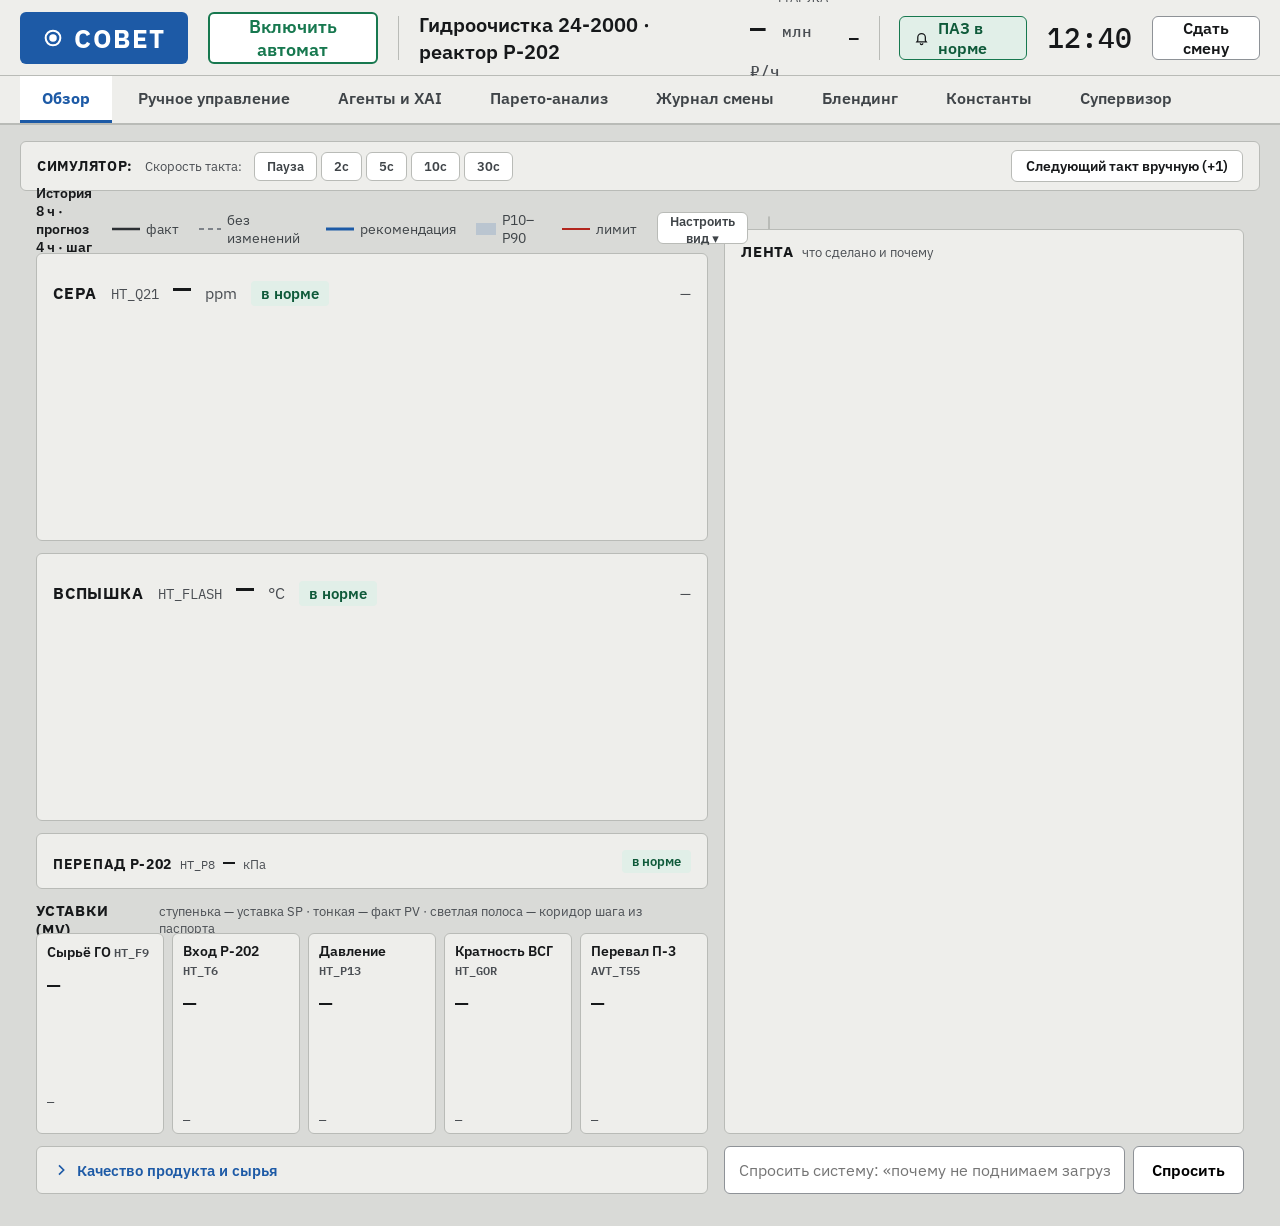
==== static/console/index.html @ 004210ad "пока так. работает." ====
<!doctype html>
<html lang="ru">
<head>
  <meta charset="utf-8">
  <title>Пульт старшего оператора Р-202</title>
  <meta name="viewport" content="width=device-width, initial-scale=1">
  <link rel="preconnect" href="https://fonts.googleapis.com">
  <link rel="stylesheet" href="https://fonts.googleapis.com/css2?family=IBM+Plex+Mono:wght@400;500;600&family=IBM+Plex+Sans:wght@400;500;600;700&display=swap">
  <link rel="stylesheet" href="styles.css">
</head>
<body>
  <div id="root-console" class="mode-advisory" role="main">
    <!-- STATUS BAR 76px -->
    <header class="status-bar" id="status-bar">
      <div id="mode-pill" class="mode-pill">
        <svg width="22" height="22" viewBox="0 0 24 24" fill="none" stroke="#FFFFFF" stroke-width="2.2">
          <circle cx="12" cy="12" r="8"></circle>
          <circle cx="12" cy="12" r="3" fill="#FFFFFF"></circle>
        </svg>
        <span id="mode-pill-text" class="mode-pill-text">СОВЕТ</span>
      </div>

      <button id="btn-mode-toggle" type="button" class="btn-mode-toggle" aria-label="Переключение режима управления">
        Включить автомат
      </button>

      <div class="divider-v"></div>

      <div class="unit-info">
        <span class="unit-title">Гидроочистка 24-2000 · реактор Р-202</span>
      </div>

      <div class="spacer"></div>

      <div class="margin-block">
        <span class="margin-label">МАРЖА</span>
        <span class="margin-value mono"><span id="margin-val">—</span> <span style="font-size: 16px; font-weight: 500; color: var(--ink-3);">млн ₽/ч</span></span>
      </div>
      <span id="margin-delta" class="margin-delta mono">—</span>

      <!-- Бейдж индекса уверенности данных (F1). Скрыт целиком, пока confidence == null. -->
      <div id="confidence-badge-wrap" class="confidence-badge-wrap" style="display: none;">
        <div class="divider-v"></div>
        <button type="button" id="confidence-badge" class="confidence-badge" aria-haspopup="true" aria-expanded="false">
          <span class="confidence-badge-label">ДАННЫЕ</span>
          <span id="confidence-badge-score" class="confidence-badge-score mono">—</span>
        </button>
        <div id="confidence-tooltip" class="confidence-tooltip" role="tooltip"></div>
      </div>

      <div class="divider-v"></div>

      <div id="alarm-badge" class="alarm-badge">
        <svg width="20" height="20" viewBox="0 0 24 24" fill="none" stroke="currentColor" stroke-width="2">
          <path d="M6 16V11a6 6 0 0 1 12 0v5l1.5 2h-15z"></path>
          <path d="M10 20.5a2 2 0 0 0 4 0"></path>
        </svg>
        <span id="alarm-badge-text" class="alarm-badge-text">ПАЗ в норме</span>
      </div>

      <span id="clock-text" class="clock-text mono">12:40</span>

      <button id="btn-shift-report" type="button" class="btn-shift-report">Сдать смену</button>
    </header>

    <!-- REFUSAL / AUTO-EXIT BANNER 60px -->
    <div id="alert-banner" class="alert-banner" role="alert" style="display: none;">
      <svg width="26" height="26" viewBox="0 0 24 24" fill="none" stroke="#6B4506" stroke-width="2.2">
        <path d="M12 3l10 18H2z"></path>
        <path d="M12 10v5"></path>
        <path d="M12 18v.5"></path>
      </svg>
      <span id="banner-title" class="alert-banner-title">АВТОМАТ ОТКЛЮЧЁН</span>
      <span id="banner-text" class="alert-banner-text">Причина автовыхода</span>
      <div class="spacer"></div>
      <button id="btn-banner-ack" type="button" class="btn-ack">Квитировать</button>
    </div>

    <!-- TAB BAR (D1) -->
    <nav class="tab-bar" role="tablist">
      <button class="tab-btn active" data-tab="overview" role="tab" aria-selected="true">Обзор</button>
      <button class="tab-btn" data-tab="manual" role="tab" aria-selected="false">Ручное управление</button>
      <button class="tab-btn" data-tab="xai" role="tab" aria-selected="false">Агенты и XAI</button>
      <button class="tab-btn" data-tab="pareto" role="tab" aria-selected="false">Парето-анализ</button>
      <button class="tab-btn" data-tab="shift" role="tab" aria-selected="false">Журнал смены</button>
      <button class="tab-btn" data-tab="blending" role="tab" aria-selected="false">Блендинг</button>
      <button class="tab-btn" data-tab="constants" role="tab" aria-selected="false">Константы</button>
      <button class="tab-btn" data-tab="supervisor" role="tab" aria-selected="false">Супервизор</button>
    </nav>

    <!-- TAB 1: ОБЗОР -->
    <section class="tab-panel" data-tab-panel="overview">
      <!-- Панель Симулятор (D6) -->
      <div class="sim-panel">
        <div class="sim-panel-left">
          <span class="sim-title">СИМУЛЯТОР:</span>
          <span class="sim-speed-label">Скорость такта:</span>
          <div class="sim-speed-buttons" id="sim-speed-buttons">
            <button type="button" class="sim-speed-btn" data-spd="0">Пауза</button>
            <button type="button" class="sim-speed-btn" data-spd="2">2с</button>
            <button type="button" class="sim-speed-btn" data-spd="5">5с</button>
            <button type="button" class="sim-speed-btn" data-spd="10">10с</button>
            <button type="button" class="sim-speed-btn" data-spd="30">30с</button>
          </div>
        </div>
        <div class="sim-panel-right">
          <button type="button" id="btn-sim-tick" class="sim-tick-btn">Следующий такт вручную (+1)</button>
        </div>
      </div>

      <main class="console-body">
        <!-- LEFT COLUMN -->
        <section class="left-column" aria-label="Технологические графики">
          <!-- Legend Bar -->
          <div class="legend-bar">
            <span style="font-weight: 600; color: var(--ink);">История <span id="legend-hist-hours">8</span> ч · прогноз 4 ч · шаг 10 мин</span>
            <div class="legend-item">
              <svg width="28" height="8"><line x1="0" y1="4" x2="28" y2="4" stroke="#2B2F33" stroke-width="2.5"></line></svg>
              <span>факт</span>
            </div>
            <div class="legend-item">
              <svg width="28" height="8"><line x1="0" y1="4" x2="28" y2="4" stroke="#7D8288" stroke-width="2" stroke-dasharray="5 4"></line></svg>
              <span>без изменений</span>
            </div>
            <div class="legend-item">
              <svg width="28" height="8"><line x1="0" y1="4" x2="28" y2="4" stroke="#1D5AA6" stroke-width="3"></line></svg>
              <span id="legend-rec-label">рекомендация</span>
            </div>
            <div id="legend-edit-item" class="legend-item" style="display: none;">
              <svg width="28" height="8"><line x1="0" y1="4" x2="28" y2="4" stroke="#B45309" stroke-width="3"></line></svg>
              <span>ваша правка</span>
            </div>
            <div class="legend-item">
              <svg width="28" height="12"><rect x="0" y="0" width="28" height="12" fill="#1D5AA6" fill-opacity="0.16"></rect></svg>
              <span>P10–P90</span>
            </div>
            <div class="legend-item">
              <svg width="28" height="8"><line x1="0" y1="4" x2="28" y2="4" stroke="#B3261E" stroke-width="2"></line></svg>
              <span>лимит</span>
            </div>

            <!-- D3: Виджеты (Настроить вид) -->
            <div class="widget-config-wrap">
              <button type="button" id="btn-widget-config" class="btn-widget-config">Настроить вид ▾</button>
              <div id="widget-popover" class="widget-popover" style="display: none;">
                <div class="widget-popover-title">Отображение графиков</div>
                <div class="widget-group-label">Контролируемые (CV)</div>
                <label class="widget-checkbox-label"><input type="checkbox" data-widget="cv.sulfur" checked> Сера (HT_Q21)</label>
                <label class="widget-checkbox-label"><input type="checkbox" data-widget="cv.flash" checked> Вспышка (HT_FLASH)</label>
                <label class="widget-checkbox-label"><input type="checkbox" data-widget="cv.dp" checked> Перепад Р-202 (HT_P8)</label>
                <div class="widget-group-label" style="margin-top: 8px;">Уставки (MV)</div>
                <label class="widget-checkbox-label"><input type="checkbox" data-widget="mv.0" checked> Сырьё ГО (HT_F9)</label>
                <label class="widget-checkbox-label"><input type="checkbox" data-widget="mv.1" checked> Вход Р-202 (HT_T6)</label>
                <label class="widget-checkbox-label"><input type="checkbox" data-widget="mv.2" checked> Давление (HT_P13)</label>
                <label class="widget-checkbox-label"><input type="checkbox" data-widget="mv.3" checked> Кратность ВСГ (HT_GOR)</label>
                <label class="widget-checkbox-label"><input type="checkbox" data-widget="mv.4" checked> Перевал П-3 (AVT_T55)</label>
                <div class="widget-group-label" style="margin-top: 8px;">Датчики (справочно)</div>
                <label class="widget-checkbox-label"><input type="checkbox" data-widget="sensors.product_quality" checked> Качество продукта</label>
                <label class="widget-checkbox-label"><input type="checkbox" data-widget="sensors.feed_quality" checked> Качество сырья</label>
              </div>
            </div>

            <div class="history-switch">
              <button type="button" class="history-btn" data-hours="1">1 ч</button>
              <button type="button" class="history-btn active" data-hours="8">8 ч</button>
              <button type="button" class="history-btn" data-hours="12">12 ч</button>
            </div>
          </div>

          <!-- CV 0: Sulfur -->
          <div class="cv-panel" id="cv-panel-sulfur">
            <div class="cv-header">
              <span class="cv-title">СЕРА</span>
              <span class="cv-tag mono">HT_Q21</span>
              <span id="cv-sulfur-val" class="cv-value mono">—</span>
              <span class="cv-unit">ppm</span>
              <span id="cv-sulfur-chip" class="cv-chip ok">в норме</span>
              <span id="cv-sulfur-note" class="cv-note">—</span>
            </div>
            <div id="chart-sulfur" style="width: 100%; height: 220px;"></div>
          </div>

          <!-- CV 1: Flash -->
          <div class="cv-panel" id="cv-panel-flash">
            <div class="cv-header">
              <span class="cv-title">ВСПЫШКА</span>
              <span class="cv-tag mono">HT_FLASH</span>
              <span id="cv-flash-val" class="cv-value mono">—</span>
              <span class="cv-unit">°C</span>
              <span id="cv-flash-chip" class="cv-chip ok">в норме</span>
              <span id="cv-flash-note" class="cv-note">—</span>
            </div>
            <div id="chart-flash" style="width: 100%; height: 200px;"></div>
          </div>

          <!-- CV 2: DP Compact Row -->
          <div class="dp-compact-row" id="cv-panel-dp">
            <div style="display: flex; align-items: baseline; gap: 8px; width: 220px; flex-shrink: 0;">
              <span class="cv-title" style="font-size: 14px;">ПЕРЕПАД Р-202</span>
              <span class="cv-tag mono" style="font-size: 12px;">HT_P8</span>
              <span id="cv-dp-val" class="mono" style="font-size: 20px; font-weight: 600;">—</span>
              <span class="cv-unit" style="font-size: 13px;">кПа</span>
            </div>
            <div id="chart-dp" style="flex-grow: 1; height: 56px;"></div>
            <div id="cv-dp-chip" class="cv-chip ok" style="flex-shrink: 0; font-size: 13px;">в норме</div>
          </div>

          <!-- MV Section Header -->
          <div class="mv-strip-header">
            <span class="mv-strip-title">УСТАВКИ (MV)</span>
            <span class="mv-strip-desc">ступенька — уставка SP · тонкая — факт PV · светлая полоса — коридор шага из паспорта</span>
            <div class="spacer"></div>
            <span id="mv-frozen-badge" class="mv-frozen-badge" style="display: none;">
              <svg width="16" height="16" viewBox="0 0 24 24" fill="none" stroke="#4A3004" stroke-width="2.2"><rect x="5" y="11" width="14" height="10" rx="1.5"></rect><path d="M8 11V8a4 4 0 0 1 8 0v3"></path></svg>
              все уставки заморожены (safe-hold)
            </span>
          </div>

          <!-- MV Grid (5 cards) -->
          <div class="mv-grid" id="mv-grid">
            <div class="mv-card" id="mv-card-0">
              <div class="mv-header">
                <span class="mv-name">Сырьё ГО <span class="mono" style="font-size: 12px; color: var(--ink-3);">HT_F9</span></span>
              </div>
              <div class="mv-value-row">
                <span class="mv-curr-val mono" id="mv-0-curr">—</span>
                <span class="mv-target-val mono" id="mv-0-target"></span>
              </div>
              <div id="chart-mv-0" style="width: 100%; height: 84px;"></div>
              <span class="mv-corridor-text mono" id="mv-0-corr">—</span>
            </div>

            <div class="mv-card" id="mv-card-1">
              <div class="mv-header">
                <span class="mv-name">Вход Р-202 <span class="mono" style="font-size: 12px; color: var(--ink-3);">HT_T6</span></span>
              </div>
              <div class="mv-value-row">
                <span class="mv-curr-val mono" id="mv-1-curr">—</span>
                <span class="mv-target-val mono" id="mv-1-target"></span>
              </div>
              <div id="chart-mv-1" style="width: 100%; height: 84px;"></div>
              <span class="mv-corridor-text mono" id="mv-1-corr">—</span>
            </div>

            <div class="mv-card" id="mv-card-2">
              <div class="mv-header">
                <span class="mv-name">Давление <span class="mono" style="font-size: 12px; color: var(--ink-3);">HT_P13</span></span>
              </div>
              <div class="mv-value-row">
                <span class="mv-curr-val mono" id="mv-2-curr">—</span>
                <span class="mv-target-val mono" id="mv-2-target"></span>
              </div>
              <div id="chart-mv-2" style="width: 100%; height: 84px;"></div>
              <span class="mv-corridor-text mono" id="mv-2-corr">—</span>
            </div>

            <div class="mv-card" id="mv-card-3">
              <div class="mv-header">
                <span class="mv-name">Кратность ВСГ <span class="mono" style="font-size: 12px; color: var(--ink-3);">HT_GOR</span></span>
              </div>
              <div class="mv-value-row">
                <span class="mv-curr-val mono" id="mv-3-curr">—</span>
                <span class="mv-target-val mono" id="mv-3-target"></span>
              </div>
              <div id="chart-mv-3" style="width: 100%; height: 84px;"></div>
              <span class="mv-corridor-text mono" id="mv-3-corr">—</span>
            </div>

            <div class="mv-card" id="mv-card-4">
              <div class="mv-header">
                <span class="mv-name">Перевал П-3 <span class="mono" style="font-size: 12px; color: var(--ink-3);">AVT_T55</span></span>
              </div>
              <div class="mv-value-row">
                <span class="mv-curr-val mono" id="mv-4-curr">—</span>
                <span class="mv-target-val mono" id="mv-4-target"></span>
              </div>
              <div id="chart-mv-4" style="width: 100%; height: 84px;"></div>
              <span class="mv-corridor-text mono" id="mv-4-corr">—</span>
            </div>
          </div>

          <!-- Секция «Качество продукта и сырья» (F1, 03_STREAMLIT_MIGRATION_PLAN.md §4). Свёрнута по умолчанию. -->
          <div class="sensors-panel" id="sensors-panel">
            <button type="button" id="btn-toggle-sensors" class="btn-toggle-sensors" aria-expanded="false">
              <svg id="sensors-toggle-icon" width="16" height="16" viewBox="0 0 24 24" fill="none" stroke="currentColor" stroke-width="2.5"><path d="M9 5l7 7-7 7"></path></svg>
              Качество продукта и сырья
            </button>
            <div id="sensors-list" class="sensors-list" style="display: none;">
              <div class="sensors-group">
                <div class="sensors-group-label">Реактор Р-202</div>
                <div id="sensors-group-reactor" class="sensors-group-rows"></div>
              </div>
              <div class="sensors-group">
                <div class="sensors-group-label">Качество товарного продукта</div>
                <div id="sensors-group-product" class="sensors-group-rows"></div>
              </div>
              <div class="sensors-group">
                <div class="sensors-group-label">Качество сырья</div>
                <div id="sensors-group-feed" class="sensors-group-rows"></div>
              </div>
            </div>
          </div>
        </section>

        <!-- RIGHT COLUMN -->
        <section class="right-column" aria-label="Карточка управления и лента событий">
          <div id="decision-card-container"></div>

          <div class="feed-panel" role="log" aria-live="polite">
            <div class="feed-header">
              <span style="font-size: 15px; font-weight: 700; letter-spacing: 0.05em;">ЛЕНТА</span>
              <span style="font-size: 13px; color: var(--ink-3);">что сделано и почему</span>
            </div>
            <div class="feed-items-container" id="feed-items-container"></div>
          </div>

          <div class="ask-box">
            <label for="ask-input" style="position: absolute; width: 1px; height: 1px; overflow: hidden; clip: rect(0 0 0 0);">Вопрос системе</label>
            <input id="ask-input" type="text" class="ask-input" placeholder="Спросить систему: «почему не поднимаем загрузку?»">
            <button id="btn-ask" type="button" class="btn-ask">Спросить</button>
          </div>
        </section>
      </main>
    </section>

    <!-- TAB 2: РУЧНОЕ УПРАВЛЕНИЕ (D4, D4a, D4b) -->
    <section class="tab-panel" data-tab-panel="manual" hidden>
      <div class="tab-header-box">
        <div class="tab-header-title-row">
          <h2 class="tab-title">Ручное управление и песочница «Что если»</h2>
          <span class="tab-sub-warning">Прогноз в этой вкладке не влияет на реальную установку, пока вы не нажмёте «Применить к боевой установке»</span>
        </div>
        <div id="manual-loaded-point-note" class="manual-point-note" style="display: none;"></div>
      </div>

      <div class="manual-layout">
        <!-- Левая колонка: форма 5 MV + кнопки -->
        <div class="manual-controls-col">
          <div class="manual-card">
            <div class="manual-card-header">
              <span class="manual-card-title">Уставки технологического режима (все 5 MV)</span>
              <button type="button" id="btn-manual-reset" class="btn-reset-rec" style="font-size: 13px; padding: 4px 10px;">Сбросить к текущим</button>
            </div>
            <div class="manual-rows-container" id="manual-rows-container">
              <!-- Динамически заполняется 5 строками MV со степперами -->
            </div>

            <div class="manual-actions-bar">
              <button type="button" id="btn-manual-preview" class="btn-manual-preview">
                Показать прогноз (песочница)
              </button>
              <button type="button" id="btn-manual-commit" class="btn-commit" style="height: 44px;">
                Применить к боевой установке
              </button>
            </div>

            <!-- Нейтральный блок песочницы для коридоров (D4b) -->
            <div id="manual-sandbox-info" class="sandbox-info-box" style="display: none;"></div>

            <!-- Плитки эффекта прогноза -->
            <div class="effect-grid" id="manual-effect-grid" style="margin-top: 14px;">
              <div class="effect-tile">
                <span style="font-size: 13px; color: var(--ink-3);">Сера через 4 ч</span>
                <span id="manual-eff-sulfur" class="mono" style="font-size: 22px; font-weight: 600; color: var(--edit-ink);">—</span>
                <span style="font-size: 12px; color: var(--ink-2);">ГОСТ ≤ 10.0 ppm</span>
              </div>
              <div class="effect-tile">
                <span style="font-size: 13px; color: var(--ink-3);">Запас по вспышке</span>
                <span id="manual-eff-flash" class="mono" style="font-size: 22px; font-weight: 600;">—</span>
                <span style="font-size: 12px; color: var(--ink-2);">над 55 °C с учётом 2σ</span>
              </div>
              <div class="effect-tile">
                <span style="font-size: 13px; color: var(--ink-3);">Дельта маржи</span>
                <span id="manual-eff-margin" class="mono" style="font-size: 22px; font-weight: 600;">—</span>
                <span style="font-size: 12px; color: var(--ink-2);">эффект к текущему</span>
              </div>
            </div>
          </div>
        </div>

        <!-- Правая колонка: графики прогноза ручного ввода -->
        <div class="manual-charts-col">
          <div class="cv-panel">
            <div class="cv-header">
              <span class="cv-title">ПРОГНОЗ СЕРЫ (РУЧНОЙ ВВОД)</span>
              <span class="cv-tag mono">HT_Q21</span>
            </div>
            <div id="chart-manual-sulfur" style="width: 100%; height: 200px;"></div>
          </div>
          <div class="cv-panel">
            <div class="cv-header">
              <span class="cv-title">ПРОГНОЗ ВСПЫШКИ</span>
              <span class="cv-tag mono">HT_FLASH</span>
            </div>
            <div id="chart-manual-flash" style="width: 100%; height: 180px;"></div>
          </div>
          <div class="dp-compact-row">
            <div style="width: 220px; flex-shrink: 0; font-size: 14px; font-weight: 600;">
              ПЕРЕПАД Р-202 <span class="mono" style="font-size: 12px; color: var(--ink-3);">HT_P8</span>
            </div>
            <div id="chart-manual-dp" style="flex-grow: 1; height: 50px;"></div>
          </div>

          <div class="manual-mv-preview-row" style="display: grid; grid-template-columns: repeat(5, 1fr); gap: 8px; margin-top: 10px;">
            <div class="mv-card" style="padding: 6px;">
              <span class="mono" style="font-size: 11px; font-weight: 600;">F9 Сырьё</span>
              <div id="chart-manual-mv-0" style="width: 100%; height: 60px;"></div>
            </div>
            <div class="mv-card" style="padding: 6px;">
              <span class="mono" style="font-size: 11px; font-weight: 600;">T6 Вход</span>
              <div id="chart-manual-mv-1" style="width: 100%; height: 60px;"></div>
            </div>
            <div class="mv-card" style="padding: 6px;">
              <span class="mono" style="font-size: 11px; font-weight: 600;">P13 Давление</span>
              <div id="chart-manual-mv-2" style="width: 100%; height: 60px;"></div>
            </div>
            <div class="mv-card" style="padding: 6px;">
              <span class="mono" style="font-size: 11px; font-weight: 600;">GOR ВСГ</span>
              <div id="chart-manual-mv-3" style="width: 100%; height: 60px;"></div>
            </div>
            <div class="mv-card" style="padding: 6px;">
              <span class="mono" style="font-size: 11px; font-weight: 600;">T55 П-3</span>
              <div id="chart-manual-mv-4" style="width: 100%; height: 60px;"></div>
            </div>
          </div>
        </div>
      </div>
    </section>

    <!-- TAB 3: АГЕНТЫ И XAI (D7) -->
    <section class="tab-panel" data-tab-panel="xai" hidden>
      <div class="tab-header-box">
        <h2 class="tab-title">Объяснимый ИИ (XAI) и протокол переговоров МАС</h2>
        <span class="tab-sub-info">Полный некупированный журнал раундов согласования решения между агентами и ядром безопасности</span>
      </div>

      <div class="xai-layout">
        <div class="xai-main-card">
          <div class="xai-card-header">
            <span class="xai-card-title">Журнал переговоров текущего такта (<span id="xai-cycle-id" class="mono">—</span>)</span>
            <button type="button" id="btn-refresh-xai" class="btn-refresh-sm">Обновить</button>
          </div>
          <div id="xai-events-container" class="xai-events-container">
            <!-- Таблица / список событий по раундам -->
          </div>
        </div>

        <div class="xai-side-col">
          <div class="xai-side-card">
            <div class="xai-card-header">
              <span class="xai-card-title">Позиции специализированных агентов</span>
            </div>
            <div id="xai-agents-list" class="xai-agents-list"></div>
          </div>

          <div class="xai-side-card" style="margin-top: 14px;">
            <div class="xai-card-header">
              <span class="xai-card-title">Проверки независимого ядра безопасности</span>
            </div>
            <div id="xai-kernel-checks" class="xai-kernel-checks"></div>
          </div>
        </div>
      </div>
    </section>

    <!-- TAB 4: ПАРЕТО-АНАЛИЗ (D5) -->
    <section class="tab-panel" data-tab-panel="pareto" hidden>
      <div class="tab-header-box">
        <div class="tab-header-title-row">
          <h2 class="tab-title">Парето-анализ многокритериальной оптимизации</h2>
          <span class="tab-sub-info">Кликните по любой точке на графике, чтобы загрузить её уставки в ручное управление</span>
        </div>
      </div>

      <div class="pareto-card">
        <div class="pareto-toolbar">
          <div class="pareto-axis-group">
            <label for="pareto-axis-x" class="pareto-axis-label">Ось X:</label>
            <select id="pareto-axis-x" class="pareto-select"></select>
          </div>
          <div class="pareto-axis-group">
            <label for="pareto-axis-y" class="pareto-axis-label">Ось Y:</label>
            <select id="pareto-axis-y" class="pareto-select"></select>
          </div>
          <div class="spacer"></div>
          <button type="button" id="btn-refresh-pareto" class="btn-refresh-sm">Обновить фронт</button>
        </div>

        <div id="pareto-chart-container" style="width: 100%; height: 520px;"></div>

        <div class="pareto-legend-hint">
          <span>● <b style="color: #2E7D32;">Зелёный</b>: Парето-оптимальные</span>
          <span>○ <b style="color: #90A4AE;">Серый</b>: Доминируемые</span>
          <span>✖ <b style="color: #C62828;">Красный</b>: Отклонены Hard-Veto</span>
          <span>◆ <b style="color: #F9A825;">Ромб</b>: Рекомендация</span>
          <span>■ <b style="color: #263238;">Квадрат</b>: Текущий режим (Hold)</span>
        </div>
      </div>
    </section>

    <!-- TAB 5: ЖУРНАЛ СМЕНЫ (§8) -->
    <section class="tab-panel" data-tab-panel="shift" hidden>
      <div class="tab-header-box">
        <div class="tab-header-title-row">
          <h2 class="tab-title">Электронный журнал и сменный рапорт старшего оператора</h2>
          <button type="button" id="btn-refresh-shift" class="btn-refresh-sm">Сформировать рапорт заново</button>
        </div>
      </div>

      <div class="shift-report-card">
        <div id="shift-report-container" class="shift-report-body">
          Загрузка сменного отчета...
        </div>
      </div>
    </section>

    <!-- TAB: БЛЕНДИНГ (F2, 03_STREAMLIT_MIGRATION_PLAN.md §5) -->
    <section class="tab-panel" data-tab-panel="blending" hidden>
      <div class="tab-header-box">
        <div class="tab-header-title-row">
          <h2 class="tab-title">Блендинг дизельного топлива</h2>
          <span class="tab-sub-info">Текущая рецептура смешения — расчёт МАС на последнем такте, без пересчёта на этом экране</span>
        </div>
      </div>

      <!-- Заглушка: до первого такта / узел блендинга не отдал рецепт -->
      <div id="blending-empty" class="blending-empty" style="display: none;">Блендинг недоступен для этого такта</div>

      <div id="blending-content" class="blending-layout">
        <!-- Компоненты смешения (танки) -->
        <div class="blending-card">
          <div class="blending-card-header">
            <span class="blending-card-title">Компоненты смешения</span>
          </div>
          <div id="blending-components" class="blending-components-grid"></div>
        </div>

        <!-- Сертификат текущего рецепта -->
        <div class="blending-card">
          <div class="blending-card-header">
            <span class="blending-card-title">Сертификат текущего рецепта</span>
            <span id="blending-cert-status" class="cv-chip nodata">—</span>
          </div>
          <table class="blending-cert-table">
            <thead>
              <tr><th>Показатель</th><th>План</th><th>Лимит</th></tr>
            </thead>
            <tbody id="blending-cert-tbody"></tbody>
          </table>
          <div id="blending-cert-error" class="sandbox-info-box" style="display: none; margin-top: 10px;"></div>
        </div>

        <!-- Песочница «что если» -->
        <div class="blending-card">
          <div class="blending-card-header">
            <span class="blending-card-title">Песочница «что если»</span>
            <button type="button" id="btn-blending-reset" class="btn-reset-rec" style="font-size: 13px; padding: 4px 10px;">Сбросить</button>
          </div>
          <p class="blending-sandbox-caption">Расчёт не влияет на реальные резервуары — это модель LP-оптимизации</p>

          <div id="blending-sandbox-rows" class="blending-sandbox-rows"></div>

          <div class="blending-sandbox-actions">
            <button type="button" id="btn-blending-preview" class="btn-manual-preview">Пересчитать</button>
          </div>

          <!-- Нейтральная подсказка про инфизибл-комбинацию (НЕ красная тревога) -->
          <div id="blending-preview-info" class="sandbox-info-box" style="display: none; margin-top: 10px;"></div>

          <div id="blending-preview-result" class="blending-preview-result" style="display: none;">
            <div class="blending-card-header">
              <span class="blending-card-title">Сертификат прогноза</span>
              <span id="blending-preview-status" class="cv-chip nodata">—</span>
            </div>
            <table class="blending-cert-table">
              <thead>
                <tr><th>Показатель</th><th>План</th><th>Лимит</th></tr>
              </thead>
              <tbody id="blending-preview-cert-tbody"></tbody>
            </table>
            <div class="effect-grid" id="blending-effect-grid" style="margin-top: 12px;">
              <div class="effect-tile">
                <span style="font-size: 13px; color: var(--ink-3);">Себестоимость смеси (план)</span>
                <span id="blending-eff-cost" class="mono" style="font-size: 22px; font-weight: 600;">—</span>
                <span style="font-size: 12px; color: var(--ink-2);">₽/т</span>
              </div>
              <div class="effect-tile">
                <span style="font-size: 13px; color: var(--ink-3);">Δ к текущему рецепту</span>
                <span id="blending-eff-delta" class="mono" style="font-size: 22px; font-weight: 600;">—</span>
                <span style="font-size: 12px; color: var(--ink-2);">₽/т</span>
              </div>
            </div>
          </div>
        </div>
      </div>
    </section>

    <!-- TAB 6: КОНСТАНТЫ СИСТЕМЫ -->
    <section class="tab-panel" data-tab-panel="constants" hidden>
      <div class="tab-header-box">
        <div class="tab-header-title-row">
          <h2 class="tab-title">Инженерные константы и технологические ограничения</h2>
          <span class="tab-sub-info">Единый технологический реестр T0–T3, нормативы ГОСТ 32511-2013, пороги LIMS и политики безопасности МАС</span>
        </div>
      </div>

      <!-- Ф3 (03_STREAMLIT_MIGRATION_PLAN.md §6): цены рынка/тарифов live-сессии — единственный
           редактируемый блок вкладки «Константы». Визуально обособлен от read-only реестра ниже
           (класс .economics-card, янтарная рамка/фон — тот же язык, что у «изменено оператором»
           в других вкладках), чтобы не путать с неизменяемым реестром ГОСТ/ПАЗ/T0-T3. -->
      <div class="economics-card" id="economics-card">
        <div class="economics-card-header">
          <div>
            <h3 class="economics-card-title">Цены и тарифы (редактируемо)</h3>
            <span class="economics-card-sub">5 рыночных цен из <code>EconomicsParams</code> — те же поля, что были в боковой панели Streamlit. Влияют на расчёт маржи и рекомендации МАС.</span>
          </div>
          <span id="economics-override-badge" class="economics-override-badge" style="display: none;">изменено оператором</span>
        </div>

        <div class="economics-fields-grid" id="economics-fields-grid">
          <!-- Заполняется динамически: 5 value-stepper (price_godt, price_straight_run, price_crude_oil, price_kerosene, price_gasoil) -->
        </div>

        <div class="economics-card-footer">
          <button type="button" id="btn-economics-apply" class="btn-economics-apply">Применить</button>
          <span id="economics-hint" class="economics-hint" style="display: none;">Изменение вступит в силу со следующего такта.</span>
          <span id="economics-error" class="economics-error" style="display: none;"></span>
        </div>
      </div>

      <div class="constants-card">
        <div class="constants-toolbar">
          <input type="text" id="constants-search" class="constants-search-input" placeholder="Поиск по названию, тегу или источнику...">
          <div class="constants-category-filters" id="constants-cat-filters">
            <button type="button" class="constants-cat-btn active" data-cat="all">Все</button>
            <button type="button" class="constants-cat-btn" data-cat="T0">T0: Границы MV</button>
            <button type="button" class="constants-cat-btn" data-cat="T1">T1: ПАЗ/ESD</button>
            <button type="button" class="constants-cat-btn" data-cat="T2">T2: ГОСТ Евро-5</button>
            <button type="button" class="constants-cat-btn" data-cat="T3">T3: Сырье и баланс</button>
            <button type="button" class="constants-cat-btn" data-cat="POLICY">Политики и LIMS</button>
          </div>
        </div>

        <div class="constants-table-wrap">
          <table class="constants-table" id="constants-table">
            <thead>
              <tr>
                <th style="width: 180px;">Ключ / Тег</th>
                <th>Наименование параметра</th>
                <th style="width: 120px; text-align: right;">Значение</th>
                <th style="width: 90px;">Ед. изм.</th>
                <th style="width: 120px;">Провенанс</th>
                <th style="width: 220px;">Источник / Норматив</th>
                <th>Описание / Назначение</th>
              </tr>
            </thead>
            <tbody id="constants-tbody">
              <!-- Заполняется динамически -->
            </tbody>
          </table>
        </div>
      </div>
    </section>

    <!-- TAB: СУПЕРВИЗОР (F4, 03_STREAMLIT_MIGRATION_PLAN.md §7) -->
    <section class="tab-panel" data-tab-panel="supervisor" hidden>
      <div class="tab-header-box">
        <div class="tab-header-title-row">
          <h2 class="tab-title">Панель LLM-супервизора</h2>
          <button type="button" id="btn-refresh-supervisor" class="btn-refresh-sm">Обновить</button>
        </div>
        <span class="tab-sub-info">Диагностические находки и запросы на изменение технологической политики (HITL). Поле «Спросить систему» — на вкладке «Обзор», сменный рапорт — на вкладке «Журнал смены».</span>
      </div>

      <div class="supervisor-layout">
        <div class="supervisor-card">
          <div class="supervisor-card-header">
            <span class="supervisor-card-title">Диагностические находки</span>
          </div>
          <div id="supervisor-findings-list" class="supervisor-findings-list">
            <div class="supervisor-empty">Загрузка...</div>
          </div>
        </div>

        <div class="supervisor-card">
          <div class="supervisor-card-header">
            <span class="supervisor-card-title">Запросы на изменение политики (HITL)</span>
          </div>
          <div id="supervisor-cr-list" class="supervisor-cr-list">
            <div class="supervisor-empty">Загрузка...</div>
          </div>
        </div>
      </div>
    </section>

    <!-- Toast Notifications Container -->
    <div id="toast-container" class="toast-container" aria-live="polite"></div>

    <!-- Modal Overlay for Ask -->
    <div id="modal-overlay" class="modal-overlay" style="display: none;">
      <div class="modal-header">
        <span id="modal-title" style="font-size: 18px; font-weight: 700;">Ответ системы</span>
        <button id="btn-modal-close" type="button" style="height: 36px; padding: 0 12px; background: #FFFFFF; border: 1px solid var(--line);">Закрыть</button>
      </div>
      <div id="modal-content" class="modal-content"></div>
    </div>

    <!-- Floating Host Panel (?demo=1) -->
    <div id="demo-host-panel" class="demo-host-panel" style="display: none;">
      <span style="font-weight: 700;">ДЕМО СЦЕНАРИИ:</span>
      <button type="button" data-scen="S1">S1</button>
      <button type="button" data-scen="S2">S2</button>
      <button type="button" data-scen="S3d">S3d</button>
      <button type="button" data-scen="S4">S4</button>
      <button type="button" data-scen="S5">S5</button>
      <span style="color: #8E9297;">|</span>
      <button type="button" id="btn-demo-fault-q21">Отказ ПАК серы</button>
      <button type="button" id="btn-demo-clear-faults">Снять отказы</button>
    </div>
  </div>

  <script src="vendor/echarts.min.js"></script>
  <script type="module" src="app.js"></script>
</body>
</html>
---- static/console/styles.css ----
/* Дизайн-токены и стили пульта старшего оператора (ISA-101) */
:root {
  --bg: #D9DAD7;
  --panel: #EEEEEB;
  --panel-2: #F4F4F2;
  --card: #FFFFFF;
  --line: #B9BBB7;
  --grid: #C9CAC6;
  --line-soft: #D4D5D1;
  --ink: #16181A;
  --ink-2: #3F4448;
  --ink-3: #4A4E53;
  --ink-muted: #5A5F64;
  --fact: #2B2F33;
  --hold: #7D8288;
  --rec: #1D5AA6;
  --edit: #B45309;
  --edit-ink: #8A3F06;
  --limit: #B3261E;
  --risk-bg: #FBE9E7;
  --risk-ink: #7A1712;
  --auto: #17784F;
  --ok-bg: #E1EFE8;
  --ok-ink: #0F5A3A;
  --warn-frame: #C98A1B;
  --warn-fill: #8A5A0B;
  --warn-bg: #FFF1C2;
  --warn-ink: #4A3004;
  --warn-btn: #6B4506;
  --r: 6px;
  --r-card: 8px;
}

* {
  box-sizing: border-box;
}

html, body {
  margin: 0;
  padding: 0;
  width: 100%;
  min-height: 100vh;
  overflow-y: auto;
  background: var(--bg);
  font-family: "IBM Plex Sans", system-ui, -apple-system, sans-serif;
  color: var(--ink);
  -webkit-font-smoothing: antialiased;
}

.mono {
  font-family: "IBM Plex Mono", ui-monospace, monospace;
}

button {
  font-family: inherit;
  cursor: pointer;
  border-radius: var(--r);
  transition: background-color 0.15s, border-color 0.15s, opacity 0.15s;
}

button:disabled {
  cursor: not-allowed;
  opacity: 0.5;
}

input {
  font-family: inherit;
  border-radius: var(--r);
}

/* Корневой контейнер пульта (адаптивная верстка, max-width 1920px) */
#root-console {
  min-height: 100vh;
  width: 100%;
  max-width: 1920px;
  margin: 0 auto;
  background: var(--bg);
  border: none;
  display: flex;
  flex-direction: column;
  position: relative;
}

#root-console.mode-advisory,
#root-console.mode-auto,
#root-console.mode-refusal {
  border: none;
}

/* STATUS BAR 76px */
.status-bar {
  height: 76px;
  flex-shrink: 0;
  padding: 0 20px;
  background: var(--panel);
  border-bottom: 1px solid var(--line);
  display: flex;
  align-items: center;
  gap: 20px;
}

.mode-pill {
  display: flex;
  align-items: center;
  gap: 10px;
  height: 52px;
  padding: 0 22px;
  border-radius: var(--r);
  background: var(--rec);
  color: #FFFFFF;
}

.mode-pill.auto {
  background: var(--auto);
}

.mode-pill.refusal {
  background: var(--warn-fill);
}

.mode-pill-text {
  font-size: 26px;
  font-weight: 700;
  letter-spacing: 0.06em;
}

.btn-mode-toggle {
  height: 52px;
  padding: 0 20px;
  font-size: 18px;
  font-weight: 600;
  background: #FFFFFF;
  color: var(--auto);
  border: 2px solid var(--auto);
}

.btn-mode-toggle.in-auto {
  color: var(--ink);
  border-color: var(--ink);
}

.btn-mode-toggle.disabled-unavailable {
  background: #E2E2DF;
  color: var(--ink-muted);
  border: 2px dashed #8E9297;
  cursor: not-allowed;
}

.divider-v {
  width: 1px;
  height: 44px;
  background: var(--line);
}

.unit-info {
  display: flex;
  flex-direction: column;
  gap: 2px;
}

.unit-title {
  font-size: 20px;
  font-weight: 600;
}

.unit-sub {
  font-size: 14px;
  color: var(--ink-3);
}

.spacer {
  flex-grow: 1;
}

.margin-block {
  display: flex;
  flex-direction: column;
  align-items: flex-end;
  gap: 0;
}

.margin-label {
  font-size: 13px;
  color: var(--ink-3);
  letter-spacing: 0.04em;
}

.margin-value {
  font-size: 26px;
  font-weight: 600;
}

.margin-delta {
  font-size: 16px;
  font-weight: 600;
}

.margin-delta.pos {
  color: var(--auto);
}

.margin-delta.neg {
  color: var(--edit);
}

.alarm-badge {
  display: flex;
  align-items: center;
  gap: 8px;
  height: 44px;
  padding: 0 14px;
  border-radius: var(--r);
  background: var(--ok-bg);
  border: 1px solid var(--auto);
}

.alarm-badge.active {
  background: var(--risk-bg);
  border-color: var(--limit);
}

.alarm-badge-text {
  font-size: 16px;
  font-weight: 600;
  color: var(--ok-ink);
}

.alarm-badge.active .alarm-badge-text {
  color: var(--risk-ink);
}

.clock-text {
  font-size: 28px;
  font-weight: 500;
}

/* Бейдж индекса уверенности данных (F1, 03_STREAMLIT_MIGRATION_PLAN.md §3) */
.confidence-badge-wrap {
  display: flex;
  align-items: center;
  gap: 14px;
  position: relative;
}

.confidence-badge {
  display: flex;
  align-items: center;
  gap: 8px;
  height: 44px;
  padding: 0 14px;
  border-radius: var(--r);
  border: 1px solid transparent;
  background: var(--ok-bg);
  cursor: pointer;
  font-family: inherit;
}

.confidence-badge.level-high {
  background: var(--ok-bg);
  border-color: var(--ok-ink);
}

.confidence-badge.level-medium {
  background: var(--warn-bg);
  border-color: var(--warn-frame);
}

.confidence-badge.level-low {
  background: var(--risk-bg);
  border-color: var(--limit);
}

.confidence-badge-label {
  font-size: 12px;
  font-weight: 700;
  letter-spacing: 0.05em;
  color: var(--ink-3);
}

.confidence-badge-score {
  font-size: 18px;
  font-weight: 700;
}

.confidence-badge.level-high .confidence-badge-score { color: var(--ok-ink); }
.confidence-badge.level-medium .confidence-badge-score { color: var(--warn-ink); }
.confidence-badge.level-low .confidence-badge-score { color: var(--risk-ink); }

.confidence-tooltip {
  display: none;
  position: absolute;
  top: calc(100% + 6px);
  right: 0;
  min-width: 280px;
  max-width: 360px;
  background: #FFFFFF;
  border: 1px solid var(--line);
  border-radius: var(--r);
  box-shadow: 0 4px 16px rgba(0,0,0,0.15);
  padding: 12px 14px;
  z-index: 100;
}

.confidence-badge-wrap:hover .confidence-tooltip,
.confidence-badge-wrap.open .confidence-tooltip {
  display: block;
}

.confidence-tooltip-title {
  font-size: 13px;
  font-weight: 700;
  color: var(--ink);
  margin-bottom: 6px;
}

.confidence-tooltip-list {
  margin: 0;
  padding-left: 18px;
  font-size: 13px;
  color: var(--ink-2);
  display: flex;
  flex-direction: column;
  gap: 4px;
}

.btn-shift-report {
  height: 44px;
  padding: 0 16px;
  font-size: 16px;
  font-weight: 600;
  background: #FFFFFF;
  color: var(--ink);
  border: 1px solid #8E9297;
}

/* BANNER 60px */
.alert-banner {
  height: 60px;
  flex-shrink: 0;
  margin: 14px 16px 0 16px;
  padding: 0 20px;
  background: var(--warn-bg);
  border: 2px solid var(--warn-frame);
  border-radius: var(--r);
  display: flex;
  align-items: center;
  gap: 16px;
}

.alert-banner-title {
  font-size: 20px;
  font-weight: 700;
  color: var(--warn-ink);
}

.alert-banner-text {
  font-size: 18px;
  color: var(--warn-ink);
  overflow: hidden;
  text-overflow: ellipsis;
  white-space: nowrap;
}

.btn-ack {
  height: 40px;
  padding: 0 18px;
  font-size: 16px;
  font-weight: 600;
  background: var(--warn-btn);
  color: #FFFFFF;
  border: none;
}

/* BODY: padding 14/16, gap 16 */
.console-body {
  flex-grow: 1;
  min-height: 0;
  padding: 14px 16px 16px 16px;
  display: flex;
  gap: 16px;
}

/* LEFT column (responsive up to 1248px) */
.left-column {
  flex: 1 1 700px;
  max-width: 1248px;
  min-width: 0;
  width: auto;
  display: flex;
  flex-direction: column;
  gap: 12px;
  min-height: 0;
}

.legend-bar {
  display: flex;
  align-items: center;
  gap: 20px;
  height: 24px;
  font-size: 14px;
  color: var(--ink-2);
}

.legend-item {
  display: flex;
  align-items: center;
  gap: 6px;
}

.history-switch {
  margin-left: auto;
  display: flex;
  border: 1px solid var(--line);
  border-radius: var(--r);
  overflow: hidden;
}

.history-btn {
  height: 24px;
  padding: 0 10px;
  font-size: 13px;
  background: #FFFFFF;
  border: none;
  border-right: 1px solid var(--line);
  color: var(--ink-2);
}

.history-btn:last-child {
  border-right: none;
}

.history-btn.active {
  background: var(--ink);
  color: #FFFFFF;
  font-weight: 600;
}

/* CV Panels */
.cv-panel {
  background: var(--panel);
  border: 1px solid var(--line);
  border-radius: var(--r);
  padding: 10px 16px 6px 16px;
  display: flex;
  flex-direction: column;
  gap: 4px;
}

.cv-header {
  display: flex;
  align-items: baseline;
  gap: 14px;
}

.cv-title {
  font-size: 16px;
  font-weight: 700;
  letter-spacing: 0.05em;
}

.cv-tag {
  font-size: 14px;
  color: var(--ink-3);
}

.cv-value {
  font-size: 30px;
  font-weight: 600;
}

.cv-unit {
  font-size: 16px;
  color: var(--ink-3);
}

.cv-chip {
  font-size: 15px;
  font-weight: 600;
  padding: 3px 10px;
  border-radius: 4px;
}

.cv-chip.ok {
  background: var(--ok-bg);
  color: var(--ok-ink);
}

.cv-chip.warn {
  background: var(--warn-bg);
  color: var(--warn-ink);
}

.cv-chip.alarm {
  background: var(--risk-bg);
  color: var(--risk-ink);
}

.cv-chip.nodata {
  background: #E0E0DE;
  color: var(--ink-3);
}

.cv-note {
  font-size: 14px;
  color: var(--ink-3);
  margin-left: auto;
}

/* DP8 Row */
.dp-compact-row {
  height: 56px;
  background: var(--panel);
  border: 1px solid var(--line);
  border-radius: var(--r);
  padding: 0 16px;
  display: flex;
  align-items: center;
  gap: 16px;
}

/* MV Strip Header */
.mv-strip-header {
  display: flex;
  align-items: baseline;
  gap: 12px;
  height: 20px;
}

.mv-strip-title {
  font-size: 15px;
  font-weight: 700;
  letter-spacing: 0.05em;
}

.mv-strip-desc {
  font-size: 13px;
  color: var(--ink-3);
}

.mv-frozen-badge {
  display: flex;
  align-items: center;
  gap: 6px;
  font-size: 14px;
  font-weight: 600;
  color: var(--warn-ink);
}

/* MV Grid 5 columns */
.mv-grid {
  display: grid;
  grid-template-columns: repeat(5, minmax(0, 1fr));
  gap: 8px;
}

.mv-card {
  background: var(--panel);
  border: 1px solid var(--line);
  border-radius: var(--r);
  padding: 8px 10px 6px 10px;
  display: flex;
  flex-direction: column;
  gap: 4px;
}

.mv-card.has-target {
  border-color: var(--rec);
  border-width: 2px;
}

.mv-card.has-edit {
  border-color: var(--edit);
  border-width: 2px;
}

.mv-header {
  display: flex;
  align-items: baseline;
  justify-content: space-between;
}

.mv-name {
  font-size: 14px;
  font-weight: 600;
}

.mv-value-row {
  display: flex;
  align-items: baseline;
  gap: 6px;
}

.mv-curr-val {
  font-size: 22px;
  font-weight: 600;
}

.mv-target-val {
  font-size: 18px;
  font-weight: 600;
}

.mv-target-val.rec {
  color: var(--rec);
}

.mv-target-val.edit {
  color: var(--edit-ink);
}

.mv-corridor-text {
  font-size: 12px;
  color: var(--ink-3);
  white-space: nowrap;
  overflow: hidden;
  text-overflow: ellipsis;
}

/* -------------------------------------------------------------------------- */
/* Секция «Качество продукта и сырья» (F1, 03_STREAMLIT_MIGRATION_PLAN.md §4) */
/* -------------------------------------------------------------------------- */
.sensors-panel {
  background: var(--panel);
  border: 1px solid var(--line);
  border-radius: var(--r);
  padding: 4px 12px;
  display: flex;
  flex-direction: column;
}

.btn-toggle-sensors {
  display: flex;
  align-items: center;
  gap: 8px;
  height: 38px;
  padding: 0 4px;
  background: none;
  border: none;
  font-size: 15px;
  font-weight: 600;
  color: var(--rec);
  text-align: left;
  cursor: pointer;
}

#sensors-toggle-icon {
  transition: transform 0.15s ease;
  flex-shrink: 0;
}

.sensors-list {
  flex-direction: column;
  gap: 10px;
  padding: 4px 2px 12px 2px;
}

.sensors-group {
  display: flex;
  flex-direction: column;
  gap: 2px;
}

.sensors-group-label {
  font-size: 12px;
  font-weight: 700;
  color: var(--ink-3);
  text-transform: uppercase;
  letter-spacing: 0.05em;
  margin-bottom: 2px;
}

.sensors-group-rows {
  display: flex;
  flex-direction: column;
}

.sensor-row {
  display: flex;
  align-items: baseline;
  justify-content: space-between;
  gap: 12px;
  padding: 5px 6px;
  border-radius: 4px;
}

.sensor-row:nth-child(odd) {
  background: var(--panel-2);
}

.sensor-row-title {
  font-size: 14px;
  color: var(--ink-2);
}

.sensor-row-tag {
  font-size: 12px;
  color: var(--ink-3);
}

.sensor-row-value {
  font-size: 15px;
  font-weight: 600;
  color: var(--ink);
  white-space: nowrap;
}

.sensor-row-unit {
  font-size: 12px;
  font-weight: 400;
  color: var(--ink-3);
}

.sensors-empty {
  font-size: 13px;
  color: var(--ink-3);
  padding: 4px 6px;
}

/* RIGHT COLUMN ~500-560px */
.right-column {
  flex: 0 0 520px;
  min-width: 440px;
  max-width: 580px;
  display: flex;
  flex-direction: column;
  gap: 12px;
  min-height: 0;
}

/* Card: Advisory */
.decision-card-advisory {
  background: var(--card);
  border: 2px solid var(--rec);
  border-radius: var(--r-card);
  padding: 14px 18px;
  display: flex;
  flex-direction: column;
  gap: 9px;
}

.decision-card-advisory.has-edits {
  border-color: var(--edit);
}

.card-header {
  display: flex;
  align-items: baseline;
  gap: 10px;
}

.card-title {
  font-size: 18px;
  font-weight: 700;
  letter-spacing: 0.06em;
  color: var(--rec);
}

.card-validity {
  margin-left: auto;
  font-size: 14px;
  color: var(--ink-3);
}

.narrative-text {
  margin: 0;
  font-size: 17px;
  line-height: 1.35;
}

.change-row {
  display: grid;
  grid-template-columns: minmax(100px, 125px) 50px 16px minmax(110px, 125px) minmax(0, 1fr);
  align-items: center;
  gap: 6px;
  padding: 6px 8px;
  border: 1px solid var(--line-soft);
  border-radius: var(--r);
  min-width: 0;
  max-width: 100%;
  overflow: hidden;
  box-sizing: border-box;
}

.change-row.edited {
  background: #FFF4EA;
  border-color: #E3B58A;
}

.value-stepper {
  display: flex;
  align-items: stretch;
  height: 38px;
  max-width: 135px;
  border: 1px solid var(--line);
  border-radius: var(--r);
  overflow: hidden;
  background: #FFFFFF;
}

.stepper-btn {
  width: 28px;
  border: none;
  background: var(--panel-2);
  color: var(--ink-2);
  font-size: 16px;
  font-weight: 700;
  display: flex;
  align-items: center;
  justify-content: center;
  cursor: pointer;
  user-select: none;
  padding: 0;
  border-radius: 0;
}

.stepper-btn:hover {
  background: var(--line-soft);
}

.stepper-value {
  width: 55px;
  min-width: 0;
  flex: 1;
  border: none;
  text-align: center;
  font-size: 16px;
  font-weight: 600;
  background: transparent;
  color: var(--ink);
  outline: none;
}

.value-stepper.edited {
  border-color: var(--edit);
  border-width: 2px;
}

.value-stepper.edited .stepper-value {
  color: var(--edit-ink);
}

.value-stepper:focus-within {
  border-color: var(--rec);
  box-shadow: 0 0 0 2px rgba(29, 90, 166, 0.15);
}

.kernel-status-line {
  display: flex;
  align-items: center;
  gap: 8px;
  font-size: 14px;
  color: var(--auto);
}

.kernel-status-line.error {
  color: var(--limit);
}

.risk-badge-box {
  display: flex;
  align-items: center;
  gap: 10px;
  padding: 10px 12px;
  background: var(--risk-bg);
  border: 1px solid var(--limit);
  border-radius: var(--r);
  color: var(--risk-ink);
  font-size: 16px;
}

.effect-grid {
  display: grid;
  grid-template-columns: repeat(3, minmax(0, 1fr));
  gap: 8px;
}

.effect-tile {
  padding: 8px 10px;
  background: var(--panel-2);
  border-radius: var(--r);
  display: flex;
  flex-direction: column;
  gap: 2px;
}

.alternatives-segment {
  display: grid;
  grid-template-columns: repeat(3, minmax(0, 1fr));
  border: 1px solid #8E9297;
  border-radius: var(--r);
  overflow: hidden;
}

.alt-btn {
  height: 44px;
  font-size: 15px;
  font-weight: 500;
  background: #FFFFFF;
  border: none;
  border-right: 1px solid #8E9297;
}

.alt-btn:last-child {
  border-right: none;
}

.alt-btn[aria-pressed="true"] {
  background: var(--rec);
  color: #FFFFFF;
  font-weight: 700;
}

.btn-commit {
  height: 52px;
  font-size: 20px;
  font-weight: 700;
  background: var(--ink);
  color: #FFFFFF;
  border: none;
  cursor: pointer;
  display: flex;
  align-items: center;
  justify-content: center;
  gap: 8px;
  transition: all 0.15s ease;
}

.btn-commit:hover:not(:disabled):not(.btn-disabled) {
  background: #2B2F33;
}

.btn-commit.btn-disabled,
.btn-commit:disabled {
  opacity: 0.5;
  cursor: not-allowed;
  background: #5A6065;
}

.btn-recalc-forecast {
  height: 32px;
  padding: 0 12px;
  font-size: 13px;
  font-weight: 600;
  background: #F0F4F8;
  color: var(--rec);
  border: 1px solid var(--rec);
  border-radius: var(--r);
  display: inline-flex;
  align-items: center;
  justify-content: center;
  gap: 6px;
  cursor: pointer;
  transition: all 0.15s ease;
}

.btn-recalc-forecast:hover:not(:disabled) {
  background: var(--rec);
  color: #FFFFFF;
}

.btn-recalc-forecast:disabled {
  opacity: 0.6;
  cursor: wait;
}

.spinner-inline {
  display: inline-block;
  width: 14px;
  height: 14px;
  border: 2px solid rgba(255, 255, 255, 0.35);
  border-top-color: currentColor;
  border-radius: 50%;
  animation: spin-anim 0.7s linear infinite;
  vertical-align: middle;
}

@keyframes spin-anim {
  to { transform: rotate(360deg); }
}

.commit-sub-row {
  display: flex;
  gap: 10px;
}

.btn-reset-rec {
  flex-grow: 1;
  height: 44px;
  font-size: 16px;
  font-weight: 600;
  background: #FFFFFF;
  color: var(--rec);
  border: 2px solid var(--rec);
}

.btn-reject {
  flex-grow: 1;
  height: 44px;
  font-size: 16px;
  font-weight: 600;
  background: #FFFFFF;
  color: var(--ink-2);
  border: 1px solid #8E9297;
}

.btn-toggle-agents {
  display: flex;
  align-items: center;
  gap: 8px;
  height: 38px;
  padding: 0 4px;
  background: none;
  border: none;
  font-size: 15px;
  font-weight: 600;
  color: var(--rec);
  text-align: left;
}

.agents-list {
  display: flex;
  flex-direction: column;
  gap: 4px;
  padding: 8px 10px;
  background: var(--panel-2);
  border-radius: var(--r);
  font-size: 13px;
}

/* Card: Auto */
.decision-card-auto {
  background: var(--card);
  border: 2px solid var(--auto);
  border-radius: var(--r-card);
  padding: 16px 18px;
  display: flex;
  flex-direction: column;
  gap: 12px;
}

.auto-timer {
  font-size: 34px;
  font-weight: 600;
  color: var(--auto);
}

.auto-progress-bar {
  height: 8px;
  background: var(--ok-bg);
  border-radius: 4px;
  overflow: hidden;
}

.auto-progress-fill {
  height: 100%;
  background: var(--auto);
  transition: width 0.5s linear;
}

.auto-corridor-box {
  background: var(--panel);
  border: 1px solid var(--line);
  border-radius: var(--r);
  padding: 12px 16px;
  display: flex;
  flex-direction: column;
  gap: 8px;
}

/* Card: Refusal */
.decision-card-refusal {
  background: var(--warn-bg);
  border: 2px solid var(--warn-frame);
  border-radius: var(--r-card);
  padding: 16px 18px;
  display: flex;
  flex-direction: column;
  gap: 12px;
}

.refusal-checklist {
  display: flex;
  flex-direction: column;
  gap: 6px;
}

.checklist-item {
  display: flex;
  align-items: center;
  gap: 10px;
  min-height: 44px;
}

.btn-order-lims {
  height: 52px;
  font-size: 17px;
  font-weight: 700;
  background: var(--warn-btn);
  color: #FFFFFF;
  border: none;
}

/* FEED */
.feed-panel {
  flex-grow: 1;
  min-height: 0;
  background: var(--panel);
  border: 1px solid var(--line);
  border-radius: var(--r);
  padding: 12px 16px;
  display: flex;
  flex-direction: column;
  gap: 6px;
  overflow: hidden;
}

.feed-header {
  display: flex;
  align-items: baseline;
  gap: 8px;
}

.feed-items-container {
  flex-grow: 1;
  overflow-y: auto;
  display: flex;
  flex-direction: column;
  gap: 4px;
}

.feed-row {
  display: grid;
  grid-template-columns: 50px 24px minmax(0, 1fr);
  gap: 8px;
  align-items: start;
  padding: 5px 0;
  border-top: 1px solid var(--line-soft);
}

.feed-row:first-child {
  border-top: none;
}

/* ASK */
.ask-box {
  display: flex;
  gap: 8px;
}

.ask-input {
  flex-grow: 1;
  height: 48px;
  padding: 0 14px;
  font-size: 16px;
  border: 1px solid #8E9297;
  background: #FFFFFF;
  color: var(--ink);
}

.btn-ask {
  height: 48px;
  padding: 0 18px;
  font-size: 16px;
  font-weight: 600;
  background: #FFFFFF;
  border: 1px solid #8E9297;
}

/* Overlay Modal for Shift Report and Ask */
.modal-overlay {
  position: absolute;
  top: 76px;
  right: 16px;
  bottom: 16px;
  width: 612px;
  background: #FFFFFF;
  border: 2px solid var(--line);
  border-radius: var(--r-card);
  box-shadow: 0 8px 24px rgba(0, 0, 0, 0.2);
  display: flex;
  flex-direction: column;
  z-index: 100;
  overflow: hidden;
}

.modal-header {
  height: 56px;
  padding: 0 18px;
  background: var(--panel);
  border-bottom: 1px solid var(--line);
  display: flex;
  align-items: center;
  justify-content: space-between;
}

.modal-content {
  flex-grow: 1;
  padding: 18px;
  overflow-y: auto;
  font-size: 15px;
  line-height: 1.5;
}

/* Floating Host Panel (?demo=1) */
.demo-host-panel {
  position: absolute;
  bottom: 16px;
  left: 16px;
  background: rgba(22, 24, 26, 0.92);
  color: #FFFFFF;
  border-radius: var(--r);
  padding: 10px 14px;
  display: flex;
  align-items: center;
  gap: 10px;
  z-index: 200;
  font-size: 13px;
  box-shadow: 0 4px 16px rgba(0, 0, 0, 0.4);
}

.demo-host-panel button {
  height: 32px;
  padding: 0 10px;
  font-size: 13px;
  font-weight: 600;
  background: #3F4448;
  color: #FFFFFF;
  border: 1px solid #5A5F64;
}

.demo-host-panel button:hover {
  background: #5A5F64;
}

/* -------------------------------------------------------------------------- */
/* Вкладки пульта (D1)                                                        */
/* -------------------------------------------------------------------------- */
.tab-bar {
  display: flex;
  gap: 4px;
  background: var(--panel);
  padding: 0 20px;
  border-bottom: 2px solid var(--line);
  flex-shrink: 0;
}

.tab-btn {
  padding: 12px 22px;
  font-size: 16px;
  font-weight: 600;
  border: none;
  background: transparent;
  color: var(--ink-2);
  border-bottom: 3px solid transparent;
  border-radius: 0;
  cursor: pointer;
  transition: all 0.15s;
}

.tab-btn:hover {
  color: var(--ink);
  background: var(--line-soft);
}

.tab-btn.active {
  color: var(--rec);
  border-bottom-color: var(--rec);
  background: var(--card);
  font-weight: 700;
}

.tab-panel {
  flex-grow: 1;
  display: flex;
  flex-direction: column;
  padding: 16px 20px;
}

.tab-panel[hidden] {
  display: none !important;
}

/* -------------------------------------------------------------------------- */
/* Панель «Симулятор» (D6)                                                    */
/* -------------------------------------------------------------------------- */
.sim-panel {
  display: flex;
  align-items: center;
  justify-content: space-between;
  background: var(--panel);
  border: 1px solid var(--line);
  border-radius: var(--r);
  padding: 8px 16px;
  margin-bottom: 12px;
}

.sim-panel-left {
  display: flex;
  align-items: center;
  gap: 12px;
}

.sim-title {
  font-weight: 700;
  font-size: 14px;
  letter-spacing: 0.05em;
  color: var(--ink);
}

.sim-speed-label {
  font-size: 13px;
  color: var(--ink-3);
}

.sim-speed-buttons {
  display: flex;
  gap: 4px;
}

.sim-speed-btn {
  padding: 5px 12px;
  font-size: 13px;
  font-weight: 600;
  border: 1px solid var(--line);
  background: #FFFFFF;
  color: var(--ink-2);
  border-radius: var(--r);
  cursor: pointer;
}

.sim-speed-btn:hover {
  background: var(--line-soft);
}

.sim-speed-btn.active {
  background: var(--rec);
  color: #FFFFFF;
  border-color: var(--rec);
}

.sim-tick-btn {
  padding: 6px 14px;
  font-size: 14px;
  font-weight: 600;
  border: 1px solid var(--line);
  background: #FFFFFF;
  color: var(--ink);
  border-radius: var(--r);
  cursor: pointer;
}

.sim-tick-btn:hover {
  background: var(--line-soft);
}

/* -------------------------------------------------------------------------- */
/* Настройка вида виджетов (D3)                                               */
/* -------------------------------------------------------------------------- */
.widget-config-wrap {
  position: relative;
}

.btn-widget-config {
  height: 32px;
  padding: 0 12px;
  font-size: 13px;
  font-weight: 600;
  background: #FFFFFF;
  border: 1px solid var(--line);
  color: var(--ink-2);
  border-radius: var(--r);
}

.btn-widget-config:hover {
  background: var(--line-soft);
}

.widget-popover {
  position: absolute;
  top: calc(100% + 4px);
  right: 0;
  background: #FFFFFF;
  border: 1px solid var(--line);
  border-radius: var(--r);
  box-shadow: 0 4px 16px rgba(0,0,0,0.15);
  padding: 12px 16px;
  z-index: 100;
  min-width: 220px;
  display: flex;
  flex-direction: column;
  gap: 6px;
}

.widget-popover-title {
  font-size: 14px;
  font-weight: 700;
  margin-bottom: 4px;
  color: var(--ink);
  border-bottom: 1px solid var(--line-soft);
  padding-bottom: 4px;
}

.widget-group-label {
  font-size: 12px;
  font-weight: 700;
  color: var(--ink-3);
  text-transform: uppercase;
  letter-spacing: 0.05em;
  margin-top: 4px;
}

.widget-checkbox-label {
  display: flex;
  align-items: center;
  gap: 8px;
  font-size: 13px;
  color: var(--ink);
  cursor: pointer;
}

.widget-checkbox-label input[type="checkbox"] {
  width: 16px;
  height: 16px;
  margin: 0;
  cursor: pointer;
}

/* -------------------------------------------------------------------------- */
/* Общие заголовки вкладок                                                    */
/* -------------------------------------------------------------------------- */
.tab-header-box {
  margin-bottom: 16px;
}

.tab-header-title-row {
  display: flex;
  align-items: baseline;
  gap: 16px;
}

.tab-title {
  font-size: 22px;
  font-weight: 700;
  margin: 0;
  color: var(--ink);
}

.tab-sub-warning {
  font-size: 14px;
  color: var(--ink-3);
  background: var(--panel-2);
  border: 1px solid var(--line);
  padding: 4px 10px;
  border-radius: var(--r);
}

.tab-sub-info {
  font-size: 14px;
  color: var(--ink-3);
}

/* -------------------------------------------------------------------------- */
/* Вкладка «Ручное управление» (D4, D4a, D4b)                                  */
/* -------------------------------------------------------------------------- */
.manual-point-note {
  margin-top: 8px;
  padding: 8px 12px;
  background: var(--ok-bg);
  color: var(--ok-ink);
  font-size: 14px;
  font-weight: 600;
  border-radius: var(--r);
  border: 1px solid var(--auto);
}

.manual-layout {
  display: grid;
  grid-template-columns: minmax(420px, 520px) minmax(0, 1fr);
  gap: 16px;
  align-items: start;
  width: 100%;
  min-width: 0;
  max-width: 100%;
  box-sizing: border-box;
}

.manual-controls-col {
  min-width: 0;
}

.manual-card {
  background: var(--card);
  border: 1px solid var(--line);
  border-radius: var(--r-card);
  padding: 18px 20px;
  display: flex;
  flex-direction: column;
  gap: 14px;
}

.manual-card-header {
  display: flex;
  align-items: center;
  justify-content: space-between;
  border-bottom: 1px solid var(--line-soft);
  padding-bottom: 10px;
}

.manual-card-title {
  font-size: 16px;
  font-weight: 700;
  color: var(--ink);
}

.manual-rows-container {
  display: flex;
  flex-direction: column;
  gap: 10px;
}

.manual-row {
  display: grid;
  grid-template-columns: minmax(100px, 125px) 50px minmax(110px, 125px) minmax(0, 1fr);
  align-items: center;
  gap: 6px;
  padding: 6px 8px;
  background: var(--panel-2);
  border-radius: var(--r);
  border: 1px solid var(--line-soft);
  min-width: 0;
  max-width: 100%;
  overflow: hidden;
  box-sizing: border-box;
}

.manual-current {
  font-size: 18px;
  color: var(--ink-2);
  text-align: right;
}

.manual-corridor-note {
  font-size: 12px;
  color: var(--ink-3);
  line-height: 1.3;
}

.manual-actions-bar {
  display: flex;
  gap: 10px;
  margin-top: 8px;
}

.btn-manual-preview {
  flex: 1;
  height: 44px;
  background: #FFFFFF;
  color: var(--rec);
  border: 2px solid var(--rec);
  font-size: 15px;
  font-weight: 700;
  border-radius: var(--r);
  cursor: pointer;
}

.btn-manual-preview:hover {
  background: rgba(29, 90, 166, 0.08);
}

.sandbox-info-box {
  background: var(--panel-2);
  border: 1px solid var(--line);
  border-radius: var(--r);
  padding: 10px 12px;
  color: var(--ink-2);
  font-size: 14px;
  line-height: 1.4;
}

.manual-charts-col {
  display: flex;
  flex-direction: column;
  gap: 12px;
  min-width: 0;
  width: 100%;
  overflow-x: hidden;
}

.manual-mv-preview-row {
  display: grid;
  grid-template-columns: repeat(5, minmax(0, 1fr)) !important;
  gap: 6px !important;
  margin-top: 10px;
  width: 100%;
  min-width: 0;
}

.manual-mv-preview-row .mv-card {
  min-width: 0;
  overflow: hidden;
}

/* -------------------------------------------------------------------------- */
/* Вкладка «Агенты и XAI» (D7)                                                */
/* -------------------------------------------------------------------------- */
.xai-layout {
  display: grid;
  grid-template-columns: 1fr 440px;
  gap: 20px;
  align-items: start;
}

.xai-main-card, .xai-side-card {
  background: var(--card);
  border: 1px solid var(--line);
  border-radius: var(--r-card);
  padding: 16px 20px;
}

.xai-card-header {
  display: flex;
  align-items: center;
  justify-content: space-between;
  border-bottom: 1px solid var(--line-soft);
  padding-bottom: 8px;
  margin-bottom: 12px;
}

.xai-card-title {
  font-size: 16px;
  font-weight: 700;
  color: var(--ink);
}

.btn-refresh-sm {
  height: 30px;
  padding: 0 10px;
  font-size: 12px;
  font-weight: 600;
  background: #FFFFFF;
  border: 1px solid var(--line);
  border-radius: var(--r);
  color: var(--ink-2);
  cursor: pointer;
}

.btn-refresh-sm:hover {
  background: var(--line-soft);
}

.xai-round-group {
  margin-bottom: 16px;
  border: 1px solid var(--line-soft);
  border-radius: var(--r);
  overflow: hidden;
}

.xai-round-header {
  background: var(--panel-2);
  padding: 8px 12px;
  font-weight: 700;
  font-size: 14px;
  color: var(--ink);
  border-bottom: 1px solid var(--line-soft);
}

.xai-event-row {
  display: grid;
  grid-template-columns: 120px 140px 110px 1fr;
  gap: 8px;
  padding: 8px 12px;
  font-size: 13px;
  border-bottom: 1px solid var(--line-soft);
  align-items: center;
}

.xai-event-row:last-child {
  border-bottom: none;
}

.xai-actor {
  font-weight: 600;
  color: var(--rec);
}

.xai-kind-badge {
  display: inline-block;
  padding: 2px 6px;
  border-radius: 4px;
  font-family: "IBM Plex Mono", monospace;
  font-size: 11px;
  font-weight: 600;
  background: var(--panel-2);
  color: var(--ink-2);
  border: 1px solid var(--line);
  text-align: center;
}

.xai-kind-badge.converged {
  background: var(--ok-bg);
  color: var(--ok-ink);
  border-color: var(--auto);
}

.xai-kind-badge.veto {
  background: var(--risk-bg);
  color: var(--risk-ink);
}

.xai-agents-list {
  display: flex;
  flex-direction: column;
  gap: 8px;
  font-size: 14px;
}

.xai-agent-item {
  padding: 8px 10px;
  background: var(--panel-2);
  border-radius: var(--r);
  border-left: 3px solid var(--rec);
}

.xai-kernel-checks {
  display: flex;
  flex-direction: column;
  gap: 6px;
  font-size: 13px;
}

.xai-kernel-item {
  display: flex;
  align-items: center;
  gap: 8px;
  padding: 6px 10px;
  background: var(--panel-2);
  border-radius: var(--r);
}

/* -------------------------------------------------------------------------- */
/* Вкладка «Парето-анализ» (D5)                                               */
/* -------------------------------------------------------------------------- */
.pareto-card {
  background: var(--card);
  border: 1px solid var(--line);
  border-radius: var(--r-card);
  padding: 16px 20px;
  display: flex;
  flex-direction: column;
  gap: 12px;
}

.pareto-toolbar {
  display: flex;
  align-items: center;
  gap: 20px;
  padding-bottom: 10px;
  border-bottom: 1px solid var(--line-soft);
}

.pareto-axis-group {
  display: flex;
  align-items: center;
  gap: 8px;
}

.pareto-axis-label {
  font-size: 14px;
  font-weight: 600;
  color: var(--ink-2);
}

.pareto-select {
  height: 36px;
  padding: 0 10px;
  font-size: 14px;
  font-family: inherit;
  border: 1px solid var(--line);
  border-radius: var(--r);
  background: #FFFFFF;
  color: var(--ink);
}

.pareto-legend-hint {
  display: flex;
  flex-wrap: wrap;
  gap: 16px;
  padding: 10px 14px;
  background: var(--panel-2);
  border-radius: var(--r);
  font-size: 13px;
  color: var(--ink-2);
}

/* -------------------------------------------------------------------------- */
/* Вкладка «Журнал смены» (§8)                                                */
/* -------------------------------------------------------------------------- */
.shift-report-card {
  background: var(--card);
  border: 1px solid var(--line);
  border-radius: var(--r-card);
  padding: 24px;
}

.shift-report-body {
  font-size: 15px;
  line-height: 1.6;
  color: var(--ink);
}

.shift-report-body h1, .shift-report-body h2, .shift-report-body h3 {
  margin-top: 16px;
  margin-bottom: 8px;
}

/* -------------------------------------------------------------------------- */
/* Вкладка «Константы системы» — блок «Цены и тарифы» (Ф3, редактируемо)      */
/* Янтарная рамка/фон намеренно отличают этот блок от read-only реестра ниже  */
/* (тот же язык, что у "изменено оператором" в других вкладках: --edit).      */
/* -------------------------------------------------------------------------- */
.economics-card {
  background: #FFF8EF;
  border: 2px solid var(--edit);
  border-radius: var(--r-card);
  padding: 18px 20px;
  display: flex;
  flex-direction: column;
  gap: 14px;
  min-width: 0;
}

.economics-card-header {
  display: flex;
  align-items: flex-start;
  justify-content: space-between;
  gap: 12px;
  flex-wrap: wrap;
}

.economics-card-title {
  margin: 0 0 4px 0;
  font-size: 17px;
  font-weight: 700;
  color: var(--edit-ink);
}

.economics-card-sub {
  font-size: 13px;
  color: var(--ink-3);
}

.economics-card-sub code {
  font-family: "IBM Plex Mono", monospace;
  background: rgba(0, 0, 0, 0.05);
  padding: 1px 4px;
  border-radius: 3px;
}

.economics-override-badge {
  flex-shrink: 0;
  display: inline-block;
  height: fit-content;
  padding: 5px 10px;
  font-size: 12px;
  font-weight: 700;
  letter-spacing: 0.02em;
  color: var(--edit-ink);
  background: #FFE9CC;
  border: 1px solid var(--edit);
  border-radius: var(--r);
  white-space: nowrap;
}

.economics-fields-grid {
  display: grid;
  grid-template-columns: repeat(auto-fit, minmax(210px, 1fr));
  gap: 14px;
}

.economics-field {
  display: flex;
  flex-direction: column;
  gap: 6px;
}

.economics-field-label {
  font-size: 13px;
  font-weight: 600;
  color: var(--ink-2);
}

.economics-field .value-stepper {
  max-width: none;
}

.economics-card-footer {
  display: flex;
  align-items: center;
  gap: 14px;
  flex-wrap: wrap;
}

.btn-economics-apply {
  height: 40px;
  padding: 0 22px;
  background: var(--edit);
  color: #FFFFFF;
  border: none;
  font-size: 14px;
  font-weight: 700;
  border-radius: var(--r);
  cursor: pointer;
}

.btn-economics-apply:hover:not(:disabled) {
  background: var(--edit-ink);
}

.btn-economics-apply:disabled {
  opacity: 0.6;
  cursor: default;
}

.economics-hint {
  font-size: 13px;
  color: var(--edit-ink);
  font-weight: 600;
}

.economics-error {
  font-size: 13px;
  color: var(--limit);
  font-weight: 600;
}

/* -------------------------------------------------------------------------- */
/* Вкладка «Константы системы»                                                */
/* -------------------------------------------------------------------------- */
.constants-card {
  background: var(--card);
  border: 1px solid var(--line);
  border-radius: var(--r-card);
  padding: 18px 20px;
  display: flex;
  flex-direction: column;
  gap: 14px;
  min-width: 0;
}

.constants-toolbar {
  display: flex;
  align-items: center;
  gap: 12px;
  flex-wrap: wrap;
}

.constants-search-input {
  flex: 1 1 280px;
  height: 40px;
  padding: 0 14px;
  font-size: 15px;
  border: 1px solid var(--line);
  background: #FFFFFF;
  border-radius: var(--r);
  color: var(--ink);
}

.constants-search-input:focus {
  outline: none;
  border-color: var(--rec);
  box-shadow: 0 0 0 2px rgba(29, 90, 166, 0.15);
}

.constants-category-filters {
  display: flex;
  gap: 6px;
  flex-wrap: wrap;
}

.constants-cat-btn {
  height: 34px;
  padding: 0 12px;
  font-size: 13px;
  font-weight: 600;
  border: 1px solid var(--line);
  background: #FFFFFF;
  color: var(--ink-2);
  border-radius: var(--r);
  cursor: pointer;
  transition: all 0.15s;
}

.constants-cat-btn:hover {
  background: var(--line-soft);
}

.constants-cat-btn.active {
  background: var(--rec);
  color: #FFFFFF;
  border-color: var(--rec);
}

.constants-table-wrap {
  overflow-x: auto;
  border: 1px solid var(--line-soft);
  border-radius: var(--r);
}

.constants-table {
  width: 100%;
  border-collapse: collapse;
  font-size: 14px;
  text-align: left;
}

.constants-table th {
  background: var(--panel);
  padding: 10px 14px;
  font-weight: 700;
  color: var(--ink);
  border-bottom: 2px solid var(--line);
  white-space: nowrap;
}

.constants-table td {
  padding: 8px 14px;
  border-bottom: 1px solid var(--line-soft);
  vertical-align: middle;
}

.constants-table tr:hover td {
  background: var(--panel-2);
}

.constants-category-row td {
  background: var(--panel);
  font-weight: 700;
  color: var(--rec);
  padding: 10px 14px;
  border-top: 2px solid var(--line);
  border-bottom: 1px solid var(--line);
}

.provenance-pill {
  display: inline-block;
  padding: 2px 8px;
  border-radius: 4px;
  font-size: 11px;
  font-weight: 600;
  letter-spacing: 0.04em;
  text-transform: uppercase;
}

.provenance-pill.norm {
  background: #E8F5E9;
  color: #2E7D32;
  border: 1px solid #A5D6A7;
}

.provenance-pill.policy {
  background: #E3F2FD;
  color: #1565C0;
  border: 1px solid #90CAF9;
}

.provenance-pill.assumption {
  background: #FFF8E1;
  color: #F57F17;
  border: 1px solid #FFE082;
}

.provenance-pill.registry {
  background: #EDE7F6;
  color: #512DA8;
  border: 1px solid #D1C4E9;
}

/* -------------------------------------------------------------------------- */
/* Toast Notification                                                         */
/* -------------------------------------------------------------------------- */
.toast-container {
  position: fixed;
  bottom: 24px;
  right: 24px;
  z-index: 9999;
  display: flex;
  flex-direction: column;
  gap: 10px;
  pointer-events: none;
}

.toast-notification {
  pointer-events: auto;
  background: #16181A;
  color: #FFFFFF;
  padding: 14px 20px;
  border-radius: 8px;
  box-shadow: 0 8px 24px rgba(0, 0, 0, 0.28);
  display: flex;
  align-items: center;
  gap: 12px;
  font-size: 15px;
  font-weight: 500;
  min-width: 320px;
  max-width: 480px;
  border-left: 4px solid var(--auto);
  animation: toast-in 0.25s ease-out;
  transition: opacity 0.3s, transform 0.3s;
}

.toast-notification.toast-warn {
  border-left-color: var(--warn-frame);
}

.toast-notification.toast-error {
  border-left-color: var(--limit);
}

@keyframes toast-in {
  from {
    transform: translateY(20px);
    opacity: 0;
  }
  to {
    transform: translateY(0);
    opacity: 1;
  }
}

/* -------------------------------------------------------------------------- */
/* Вкладка «Блендинг» (F2, 03_STREAMLIT_MIGRATION_PLAN.md §5)                  */
/* -------------------------------------------------------------------------- */
.blending-empty {
  display: flex;
  align-items: center;
  justify-content: center;
  height: 240px;
  color: var(--ink-3);
  font-size: 16px;
  background: var(--card);
  border: 1px solid var(--line);
  border-radius: var(--r-card);
}

.blending-layout {
  display: flex;
  flex-direction: column;
  gap: 16px;
}

.blending-card {
  background: var(--card);
  border: 1px solid var(--line);
  border-radius: var(--r-card);
  padding: 16px 20px;
  display: flex;
  flex-direction: column;
  gap: 12px;
}

.blending-card-header {
  display: flex;
  align-items: center;
  justify-content: space-between;
  gap: 12px;
  border-bottom: 1px solid var(--line-soft);
  padding-bottom: 8px;
}

.blending-card-title {
  font-size: 16px;
  font-weight: 700;
  color: var(--ink);
}

.blending-components-grid {
  display: grid;
  grid-template-columns: repeat(auto-fit, minmax(240px, 1fr));
  gap: 12px;
}

.blending-component-card {
  background: var(--panel-2);
  border: 1px solid var(--line-soft);
  border-radius: var(--r);
  padding: 12px 14px;
}

.blending-component-title {
  font-size: 15px;
  font-weight: 700;
  color: var(--ink);
  margin-bottom: 6px;
}

.blending-component-stock {
  font-size: 14px;
  color: var(--ink-2);
  margin-bottom: 8px;
  padding-bottom: 8px;
  border-bottom: 1px solid var(--line-soft);
}

.blending-component-props {
  display: flex;
  flex-direction: column;
  gap: 4px;
}

.blending-prop-row {
  display: flex;
  align-items: baseline;
  justify-content: space-between;
  font-size: 13px;
  color: var(--ink-2);
  gap: 8px;
}

.blending-cert-table {
  width: 100%;
  border-collapse: collapse;
  font-size: 14px;
  text-align: left;
}

.blending-cert-table th {
  background: var(--panel);
  padding: 8px 12px;
  font-weight: 700;
  color: var(--ink);
  border-bottom: 2px solid var(--line);
}

.blending-cert-table td {
  padding: 7px 12px;
  border-bottom: 1px solid var(--line-soft);
}

.blending-cert-table tr.blending-row-violation td {
  background: var(--risk-bg);
  color: var(--risk-ink);
  font-weight: 600;
}

.blending-sandbox-caption {
  font-size: 14px;
  color: var(--ink-3);
  margin: 0;
}

.blending-sandbox-rows {
  display: flex;
  flex-direction: column;
  gap: 10px;
}

.blending-sandbox-row {
  display: grid;
  grid-template-columns: minmax(150px, 220px) 100px minmax(140px, 160px) auto;
  align-items: center;
  gap: 8px;
  padding: 8px 10px;
  background: var(--panel-2);
  border: 1px solid var(--line-soft);
  border-radius: var(--r);
}

.blending-sandbox-row-label {
  font-size: 14px;
  font-weight: 600;
  color: var(--ink);
}

.blending-sandbox-current {
  font-size: 15px;
  color: var(--ink-2);
  text-align: right;
}

.blending-sandbox-unit {
  font-size: 12px;
  color: var(--ink-3);
}

.blending-sandbox-actions {
  display: flex;
  gap: 10px;
}

.blending-preview-result {
  margin-top: 6px;
  padding-top: 14px;
  border-top: 1px solid var(--line-soft);
  display: flex;
  flex-direction: column;
  gap: 12px;
}

#blending-effect-grid {
  grid-template-columns: repeat(2, minmax(0, 1fr));
}

/* -------------------------------------------------------------------------- */
/* Вкладка «Супервизор» (F4, 03_STREAMLIT_MIGRATION_PLAN.md §7)               */
/* -------------------------------------------------------------------------- */
.supervisor-layout {
  display: grid;
  grid-template-columns: 1fr 1fr;
  gap: 20px;
  align-items: start;
}

.supervisor-card {
  background: var(--card);
  border: 1px solid var(--line);
  border-radius: var(--r-card);
  padding: 16px 20px;
}

.supervisor-card-header {
  display: flex;
  align-items: center;
  justify-content: space-between;
  border-bottom: 1px solid var(--line-soft);
  padding-bottom: 8px;
  margin-bottom: 12px;
}

.supervisor-card-title {
  font-size: 16px;
  font-weight: 700;
  color: var(--ink);
}

.supervisor-empty {
  padding: 18px 4px;
  color: var(--ink-3);
  font-size: 14px;
  text-align: center;
}

.supervisor-empty-inline {
  color: var(--ink-3);
  font-size: 13px;
}

.supervisor-findings-list,
.supervisor-cr-list {
  display: flex;
  flex-direction: column;
  gap: 10px;
  max-height: 640px;
  overflow-y: auto;
}

.supervisor-finding-card {
  border: 1px solid var(--line-soft);
  border-radius: var(--r);
  overflow: hidden;
  background: var(--panel-2);
}

.supervisor-finding-header {
  width: 100%;
  display: grid;
  grid-template-columns: 92px 1fr auto auto 20px;
  align-items: center;
  gap: 10px;
  padding: 10px 12px;
  background: transparent;
  border: none;
  text-align: left;
  font-family: inherit;
  font-size: 14px;
  color: var(--ink);
}

.supervisor-finding-header:hover {
  background: var(--line-soft);
}

.supervisor-severity-badge {
  display: inline-block;
  padding: 2px 8px;
  border-radius: 4px;
  font-family: "IBM Plex Mono", monospace;
  font-size: 11px;
  font-weight: 700;
  text-align: center;
  border: 1px solid transparent;
}

.supervisor-severity-badge.sev-critical {
  background: var(--risk-bg);
  color: var(--risk-ink);
  border-color: var(--limit);
}

.supervisor-severity-badge.sev-warning {
  background: var(--warn-bg);
  color: var(--warn-ink);
  border-color: var(--warn-frame);
}

.supervisor-severity-badge.sev-info {
  background: #E3EBF5;
  color: var(--rec);
  border-color: var(--rec);
}

.supervisor-finding-title {
  font-weight: 600;
  overflow: hidden;
  text-overflow: ellipsis;
  white-space: nowrap;
}

.supervisor-finding-id {
  font-size: 12px;
  color: var(--ink-3);
}

.supervisor-finding-status {
  font-size: 12px;
  font-weight: 600;
  color: var(--ink-2);
  background: var(--panel);
  border: 1px solid var(--line);
  border-radius: 4px;
  padding: 1px 6px;
}

.supervisor-finding-caret {
  color: var(--ink-3);
  font-size: 11px;
}

.supervisor-finding-body {
  padding: 4px 14px 14px 14px;
  display: flex;
  flex-direction: column;
  gap: 10px;
  border-top: 1px solid var(--line-soft);
}

.supervisor-finding-block p {
  margin: 4px 0 0 0;
  font-size: 14px;
  line-height: 1.4;
  color: var(--ink-2);
}

.supervisor-finding-label {
  font-size: 12px;
  font-weight: 700;
  text-transform: uppercase;
  letter-spacing: 0.02em;
  color: var(--ink-3);
}

.supervisor-finding-ul {
  margin: 4px 0 0 0;
  padding-left: 18px;
  font-size: 13px;
  color: var(--ink-2);
}

.supervisor-cr-card {
  border: 1px solid var(--line-soft);
  border-radius: var(--r);
  padding: 12px 14px;
  background: var(--panel-2);
  display: flex;
  flex-direction: column;
  gap: 8px;
}

.supervisor-cr-header {
  display: flex;
  align-items: center;
  justify-content: space-between;
}

.supervisor-cr-id {
  font-size: 13px;
  color: var(--ink);
  font-weight: 600;
}

.supervisor-cr-status {
  font-size: 11px;
  font-weight: 700;
  padding: 2px 8px;
  border-radius: 4px;
  background: var(--panel);
  border: 1px solid var(--line);
  color: var(--ink-2);
}

.supervisor-cr-status.status-pending_approval {
  background: var(--warn-bg);
  color: var(--warn-ink);
  border-color: var(--warn-frame);
}

.supervisor-cr-status.status-approved {
  background: var(--ok-bg);
  color: var(--ok-ink);
  border-color: var(--auto);
}

.supervisor-cr-status.status-rejected {
  background: var(--risk-bg);
  color: var(--risk-ink);
  border-color: var(--limit);
}

.supervisor-cr-meta {
  display: flex;
  flex-direction: column;
  gap: 2px;
  font-size: 13px;
  color: var(--ink-2);
}

.supervisor-cr-items {
  display: flex;
  flex-direction: column;
  gap: 6px;
  padding-top: 6px;
  border-top: 1px solid var(--line-soft);
}

.supervisor-cr-item-row {
  display: grid;
  grid-template-columns: 160px 160px 1fr;
  gap: 10px;
  font-size: 13px;
  align-items: baseline;
}

.supervisor-cr-item-field {
  color: var(--ink-3);
}

.supervisor-cr-justification {
  color: var(--ink-2);
}

.supervisor-cr-actions {
  display: flex;
  gap: 10px;
  padding-top: 6px;
}

.btn-cr-approve,
.btn-cr-reject {
  height: 32px;
  padding: 0 14px;
  font-size: 13px;
  font-weight: 700;
  border-radius: var(--r);
  border: 1px solid var(--line);
}

.btn-cr-approve {
  background: var(--auto);
  color: #FFFFFF;
  border-color: var(--auto);
}

.btn-cr-approve:hover:not(:disabled) {
  background: var(--ok-ink);
}

.btn-cr-reject {
  background: #FFFFFF;
  color: var(--limit);
  border-color: var(--limit);
}

.btn-cr-reject:hover:not(:disabled) {
  background: var(--risk-bg);
}

@media (max-width: 1400px) {
  .supervisor-layout {
    grid-template-columns: 1fr;
  }
}
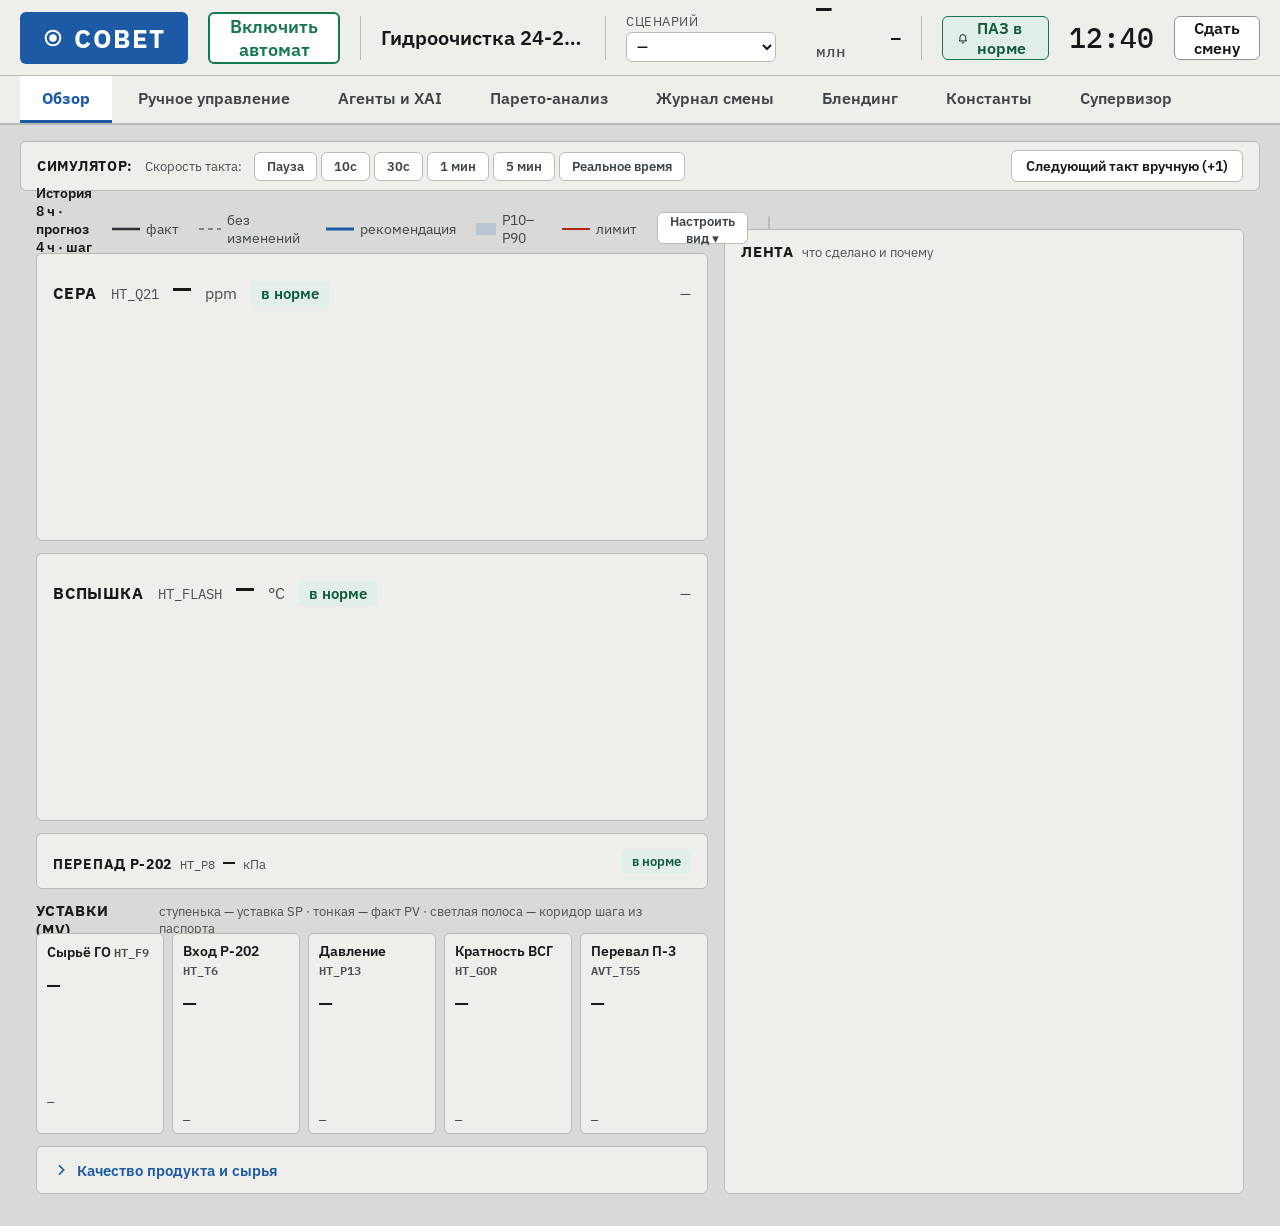
==== commit 273ba787: "Last commit" ====
--- a/static/console/index.html
+++ b/static/console/index.html
@@ -30,6 +30,15 @@
         <span class="unit-title">Гидроочистка 24-2000 · реактор Р-202</span>
       </div>
 
+      <div class="divider-v"></div>
+
+      <div class="scenario-block">
+        <span class="scenario-label">СЦЕНАРИЙ</span>
+        <select id="scenario-select" class="scenario-select" aria-label="Выбор сценария работы">
+          <option value="">—</option>
+        </select>
+      </div>
+
       <div class="spacer"></div>
 
       <div class="margin-block">
@@ -97,10 +106,11 @@
           <span class="sim-speed-label">Скорость такта:</span>
           <div class="sim-speed-buttons" id="sim-speed-buttons">
             <button type="button" class="sim-speed-btn" data-spd="0">Пауза</button>
-            <button type="button" class="sim-speed-btn" data-spd="2">2с</button>
-            <button type="button" class="sim-speed-btn" data-spd="5">5с</button>
             <button type="button" class="sim-speed-btn" data-spd="10">10с</button>
             <button type="button" class="sim-speed-btn" data-spd="30">30с</button>
+            <button type="button" class="sim-speed-btn" data-spd="60">1 мин</button>
+            <button type="button" class="sim-speed-btn" data-spd="300">5 мин</button>
+            <button type="button" class="sim-speed-btn" data-spd="600">Реальное время</button>
           </div>
         </div>
         <div class="sim-panel-right">
@@ -313,12 +323,6 @@
             </div>
             <div class="feed-items-container" id="feed-items-container"></div>
           </div>
-
-          <div class="ask-box">
-            <label for="ask-input" style="position: absolute; width: 1px; height: 1px; overflow: hidden; clip: rect(0 0 0 0);">Вопрос системе</label>
-            <input id="ask-input" type="text" class="ask-input" placeholder="Спросить систему: «почему не поднимаем загрузку?»">
-            <button id="btn-ask" type="button" class="btn-ask">Спросить</button>
-          </div>
         </section>
       </main>
     </section>
@@ -431,18 +435,25 @@
     <section class="tab-panel" data-tab-panel="xai" hidden>
       <div class="tab-header-box">
         <h2 class="tab-title">Объяснимый ИИ (XAI) и протокол переговоров МАС</h2>
-        <span class="tab-sub-info">Полный некупированный журнал раундов согласования решения между агентами и ядром безопасности</span>
+        <span class="tab-sub-info">Объяснение решения агентов простым языком (LLM) и история прошлых объяснений</span>
+      </div>
+
+      <div class="xai-llm-card" id="xai-llm-card">
+        <div class="xai-card-header">
+          <span class="xai-card-title">Отчёт LLM: почему агенты приняли такое решение <span id="xai-llm-report-mode" class="xai-report-mode-badge"></span></span>
+          <button type="button" id="btn-refresh-xai-report" class="btn-refresh-sm">Обновить</button>
+        </div>
+        <div id="xai-llm-report-body" class="xai-llm-report-body">
+          <span class="xai-llm-empty">Отчёт формируется LLM-супервизором и доступен только при настроенном ключе LLM (NEFTEKOD_LLM_API_KEY / OPENAI_API_KEY).</span>
+        </div>
       </div>
 
       <div class="xai-layout">
         <div class="xai-main-card">
           <div class="xai-card-header">
-            <span class="xai-card-title">Журнал переговоров текущего такта (<span id="xai-cycle-id" class="mono">—</span>)</span>
-            <button type="button" id="btn-refresh-xai" class="btn-refresh-sm">Обновить</button>
-          </div>
-          <div id="xai-events-container" class="xai-events-container">
-            <!-- Таблица / список событий по раундам -->
-          </div>
+            <span class="xai-card-title">История отчётов LLM</span>
+          </div>
+          <div id="xai-report-history-container" class="xai-report-history-container"></div>
         </div>
 
         <div class="xai-side-col">
@@ -458,6 +469,19 @@
               <span class="xai-card-title">Проверки независимого ядра безопасности</span>
             </div>
             <div id="xai-kernel-checks" class="xai-kernel-checks"></div>
+          </div>
+
+          <div class="xai-side-card" style="margin-top: 14px;">
+            <div class="xai-card-header">
+              <span class="xai-card-title">Спросить систему</span>
+              <button type="button" id="btn-clear-ask-history" class="btn-refresh-sm">Очистить историю</button>
+            </div>
+            <div class="ask-box">
+              <label for="ask-input" style="position: absolute; width: 1px; height: 1px; overflow: hidden; clip: rect(0 0 0 0);">Вопрос системе</label>
+              <input id="ask-input" type="text" class="ask-input" placeholder="Спросить систему: «почему не поднимаем загрузку?»">
+              <button id="btn-ask" type="button" class="btn-ask">Спросить</button>
+            </div>
+            <div id="ask-history-container" class="ask-history-container"></div>
           </div>
         </div>
       </div>
@@ -705,15 +729,9 @@
       <div id="modal-content" class="modal-content"></div>
     </div>
 
-    <!-- Floating Host Panel (?demo=1) -->
+    <!-- Floating Host Panel (?demo=1): инъекция неисправностей КИПиА для демонстрации -->
     <div id="demo-host-panel" class="demo-host-panel" style="display: none;">
-      <span style="font-weight: 700;">ДЕМО СЦЕНАРИИ:</span>
-      <button type="button" data-scen="S1">S1</button>
-      <button type="button" data-scen="S2">S2</button>
-      <button type="button" data-scen="S3d">S3d</button>
-      <button type="button" data-scen="S4">S4</button>
-      <button type="button" data-scen="S5">S5</button>
-      <span style="color: #8E9297;">|</span>
+      <span style="font-weight: 700;">ДЕМО:</span>
       <button type="button" id="btn-demo-fault-q21">Отказ ПАК серы</button>
       <button type="button" id="btn-demo-clear-faults">Снять отказы</button>
     </div>
--- a/static/console/styles.css
+++ b/static/console/styles.css
@@ -156,16 +156,51 @@
   display: flex;
   flex-direction: column;
   gap: 2px;
+  min-width: 0;
 }
 
 .unit-title {
   font-size: 20px;
   font-weight: 600;
+  white-space: nowrap;
+  overflow: hidden;
+  text-overflow: ellipsis;
 }
 
 .unit-sub {
   font-size: 14px;
   color: var(--ink-3);
+}
+
+.scenario-block {
+  display: flex;
+  flex-direction: column;
+  gap: 2px;
+  flex-shrink: 0;
+}
+
+.scenario-label {
+  font-size: 13px;
+  color: var(--ink-3);
+  letter-spacing: 0.04em;
+}
+
+.scenario-select {
+  width: 150px;
+  height: 30px;
+  padding: 0 6px;
+  font-size: 14px;
+  font-weight: 600;
+  font-family: inherit;
+  background: #FFFFFF;
+  color: var(--ink);
+  border: 1px solid var(--line);
+  border-radius: var(--r);
+  cursor: pointer;
+  flex-shrink: 0;
+  overflow: hidden;
+  text-overflow: ellipsis;
+  white-space: nowrap;
 }
 
 .spacer {
@@ -435,6 +470,20 @@
   font-weight: 600;
 }
 
+/* Текстовый оверлей графиков ECharts (напр. "Прогноз не строится") */
+.chart-overlay-text {
+  position: absolute;
+  inset: 0;
+  display: flex;
+  flex-direction: column;
+  align-items: center;
+  justify-content: center;
+  gap: 4px;
+  text-align: center;
+  pointer-events: none;
+  z-index: 2;
+}
+
 /* CV Panels */
 .cv-panel {
   background: var(--panel);
@@ -759,6 +808,24 @@
   margin-left: auto;
   font-size: 14px;
   color: var(--ink-3);
+}
+
+.card-validity-urgent {
+  color: var(--edit-ink);
+  font-weight: 600;
+}
+
+.stale-notice-box {
+  display: flex;
+  align-items: center;
+  gap: 12px;
+  padding: 12px;
+  background: #FFF4EA;
+  border: 1px solid var(--edit);
+  border-radius: var(--r);
+  color: var(--edit-ink);
+  font-size: 15px;
+  line-height: 1.35;
 }
 
 .narrative-text {
@@ -885,7 +952,10 @@
 
 .alternatives-segment {
   display: grid;
-  grid-template-columns: repeat(3, minmax(0, 1fr));
+  /* Раньше было жёстко repeat(3, ...) под 3 кнопки (Макс. маржа / Сбалансировано / Макс. запас);
+     после удаления «Макс. запас» из UI фиксированные 3 колонки оставляли пустую треть ширины.
+     auto-fit подстраивается под фактическое число кнопок. */
+  grid-template-columns: repeat(auto-fit, minmax(0, 1fr));
   border: 1px solid #8E9297;
   border-radius: var(--r);
   overflow: hidden;
@@ -1164,6 +1234,80 @@
   font-weight: 600;
   background: #FFFFFF;
   border: 1px solid #8E9297;
+}
+
+.ask-history-container {
+  display: flex;
+  flex-direction: column;
+  gap: 8px;
+  margin-top: 12px;
+  max-height: 420px;
+  overflow-y: auto;
+}
+
+.ask-history-empty {
+  font-size: 13px;
+  color: var(--ink-3);
+  padding: 4px 2px;
+}
+
+.ask-history-item {
+  border: 1px solid var(--line-soft);
+  border-radius: var(--r);
+  padding: 8px 10px;
+  background: var(--panel-2);
+}
+
+.ask-history-q {
+  font-size: 13px;
+  font-weight: 600;
+  color: var(--ink);
+  margin-bottom: 4px;
+}
+
+.ask-history-time {
+  font-size: 11px;
+  font-weight: 400;
+  color: var(--ink-3);
+  margin-right: 6px;
+}
+
+.ask-history-a {
+  font-size: 13px;
+  line-height: 1.5;
+  color: var(--ink-2);
+}
+
+.ask-history-pending {
+  color: var(--ink-3);
+  font-style: italic;
+}
+
+.ask-history-error {
+  color: var(--risk-ink, #B3261E);
+}
+
+/* Объяснение LLM внутри карточки рекомендации «Обзора» и вкладки XAI (item 2/3 запроса
+   оператора: если ключ LLM настроен — короткое объяснение, иначе явная подсказка про ключ). */
+.llm-explanation {
+  font-size: 13px;
+  line-height: 1.5;
+  color: var(--ink-2);
+  background: var(--panel-2);
+  border-radius: var(--r);
+  padding: 8px 10px;
+  margin: -2px 0 2px;
+}
+
+.llm-explanation-label {
+  font-weight: 600;
+  color: var(--ink);
+  margin-right: 4px;
+}
+
+.llm-explanation-empty {
+  font-style: italic;
+  color: var(--ink-3);
 }
 
 /* Overlay Modal for Shift Report and Ask */
@@ -1603,6 +1747,25 @@
 /* -------------------------------------------------------------------------- */
 /* Вкладка «Агенты и XAI» (D7)                                                */
 /* -------------------------------------------------------------------------- */
+.xai-llm-card {
+  background: var(--card);
+  border: 1px solid var(--line);
+  border-radius: var(--r-card);
+  padding: 16px 20px;
+  margin-bottom: 20px;
+}
+
+.xai-llm-report-body {
+  font-size: 14px;
+  line-height: 1.6;
+  color: var(--ink);
+}
+
+.xai-llm-empty {
+  color: var(--ink-3);
+  font-size: 13px;
+}
+
 .xai-layout {
   display: grid;
   grid-template-columns: 1fr 440px;
@@ -1621,6 +1784,8 @@
   display: flex;
   align-items: center;
   justify-content: space-between;
+  flex-wrap: wrap;
+  gap: 6px 12px;
   border-bottom: 1px solid var(--line-soft);
   padding-bottom: 8px;
   margin-bottom: 12px;
@@ -1630,6 +1795,8 @@
   font-size: 16px;
   font-weight: 700;
   color: var(--ink);
+  min-width: 0;
+  overflow-wrap: break-word;
 }
 
 .btn-refresh-sm {
@@ -1648,63 +1815,66 @@
   background: var(--line-soft);
 }
 
-.xai-round-group {
-  margin-bottom: 16px;
+/* История отчётов LLM (вкладка «Агенты и XAI») — заменяет собой прежний "Журнал переговоров"
+   (сырой построчный лог раундов согласования), убранный по просьбе оператора: то же место в
+   сетке .xai-layout, тот же класс .xai-main-card, другое содержимое. */
+.xai-report-history-container {
+  display: flex;
+  flex-direction: column;
+  gap: 10px;
+  max-height: 640px;
+  overflow-y: auto;
+}
+
+.xai-report-history-empty {
+  font-size: 13px;
+  color: var(--ink-3);
+  padding: 4px 2px;
+}
+
+.xai-report-history-item {
   border: 1px solid var(--line-soft);
   border-radius: var(--r);
-  overflow: hidden;
-}
-
-.xai-round-header {
+  padding: 10px 12px;
   background: var(--panel-2);
-  padding: 8px 12px;
-  font-weight: 700;
-  font-size: 14px;
-  color: var(--ink);
-  border-bottom: 1px solid var(--line-soft);
-}
-
-.xai-event-row {
-  display: grid;
-  grid-template-columns: 120px 140px 110px 1fr;
-  gap: 8px;
-  padding: 8px 12px;
-  font-size: 13px;
-  border-bottom: 1px solid var(--line-soft);
-  align-items: center;
-}
-
-.xai-event-row:last-child {
-  border-bottom: none;
-}
-
-.xai-actor {
-  font-weight: 600;
+}
+
+.xai-report-history-meta {
+  display: flex;
+  align-items: center;
+  gap: 10px;
+  margin-bottom: 6px;
+  font-size: 12px;
+}
+
+.xai-report-history-time {
+  color: var(--ink-3);
+}
+
+.xai-report-history-choice {
+  font-weight: 700;
   color: var(--rec);
-}
-
-.xai-kind-badge {
-  display: inline-block;
-  padding: 2px 6px;
+  background: #FFFFFF;
+  border: 1px solid var(--line);
   border-radius: 4px;
-  font-family: "IBM Plex Mono", monospace;
-  font-size: 11px;
-  font-weight: 600;
-  background: var(--panel-2);
-  color: var(--ink-2);
-  border: 1px solid var(--line);
-  text-align: center;
-}
-
-.xai-kind-badge.converged {
-  background: var(--ok-bg);
-  color: var(--ok-ink);
-  border-color: var(--auto);
-}
-
-.xai-kind-badge.veto {
-  background: var(--risk-bg);
-  color: var(--risk-ink);
+  padding: 1px 6px;
+}
+
+.xai-report-history-cycle {
+  color: var(--ink-3);
+  margin-left: auto;
+}
+
+.xai-report-history-text {
+  font-size: 13px;
+  line-height: 1.5;
+  color: var(--ink);
+}
+
+.xai-report-mode-badge {
+  font-size: 13px;
+  font-weight: 400;
+  color: var(--ink-3);
 }
 
 .xai-agents-list {
